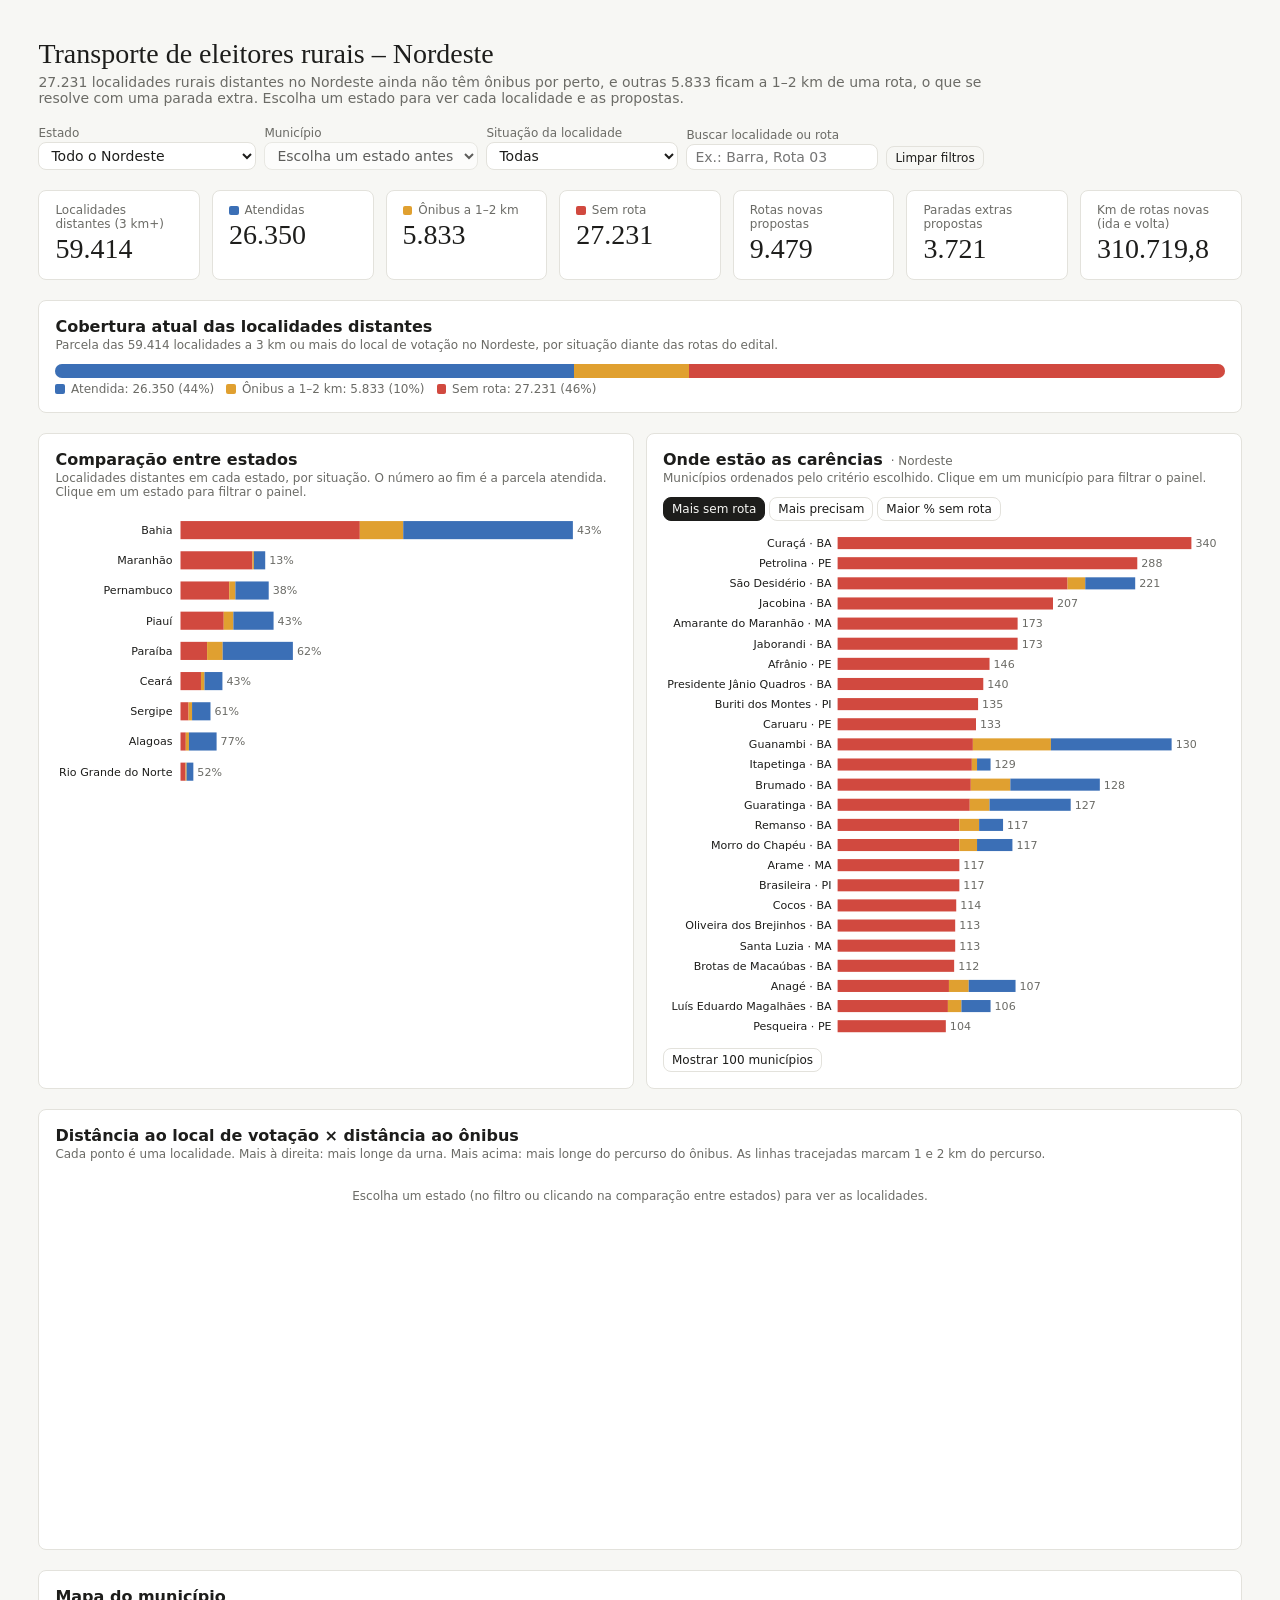
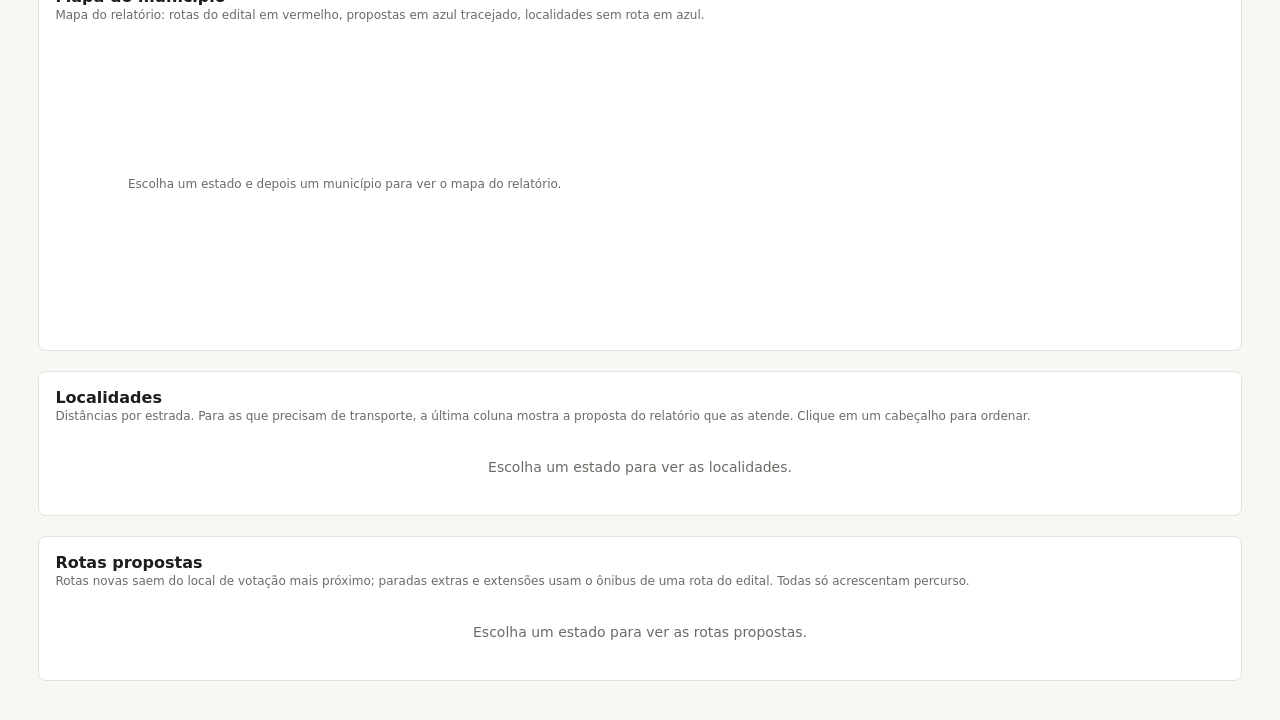
==== painel/index.html @ dee3949b "Painel e dados do transporte de eleitores rurais no Nordeste Painel interativo (GitHub Pages), plani" ====
<!doctype html>
<html lang="pt-BR">
<head>
<meta charset="utf-8">
<meta name="viewport" content="width=device-width, initial-scale=1">
<title>Transporte de eleitores rurais – Nordeste</title>
<link rel="stylesheet" href="lib/tema.css">
<script src="lib/d3.v7.min.js"></script>
<script src="lib/dash-local.js"></script>
<script src="dados/municipios.js"></script>
</head>
<body>
<div id="dash-root">
<style>
.tr-page { font-family: var(--font-anthropic-sans); display: flex; flex-direction: column; gap: var(--cds-gap-lg); }
.tr-page b, .tr-page strong { font-weight: 600; }
.tr-head h1 { font-family: var(--font-anthropic-serif); font-weight: 400; font-size: var(--cds-font-size-title); margin: 0 0 var(--cds-gap-xs); }
.tr-take { margin: 0; color: var(--color-fg-muted); font-size: var(--cds-font-size-body); max-width: 60rem; }
.tr-controls { display: flex; flex-wrap: wrap; gap: var(--cds-gap-sm); align-items: end; }
.tr-controls label { display: flex; flex-direction: column; gap: 2px; font-size: var(--cds-font-size-caption); color: var(--color-fg-muted); }
.tr-controls select, .tr-controls input { font: inherit; font-size: var(--cds-font-size-body); color: var(--color-fg); background: var(--color-panel); border: 1px solid var(--color-border-line); border-radius: var(--cds-radius); padding: var(--cds-pad-xs) var(--cds-pad-sm); min-width: 12rem; }
.tr-btn { font: inherit; font-size: var(--cds-font-size-caption); color: var(--color-fg); background: transparent; border: 1px solid var(--color-border-line); border-radius: var(--cds-radius); padding: var(--cds-pad-xs) var(--cds-pad-sm); cursor: pointer; }
.tr-btn:hover { background: var(--color-panel); }
.tr-kpis { display: grid; grid-template-columns: repeat(auto-fit, minmax(min(100%, 9.5rem), 1fr)); gap: var(--cds-gap-md); }
.tr-kpi { background: var(--color-panel); border: 1px solid var(--color-border-line); border-radius: var(--cds-radius); padding: var(--cds-pad-md) var(--cds-pad-lg); }
.tr-kpi .lbl { font-size: var(--cds-font-size-caption); color: var(--color-fg-muted); display: flex; align-items: center; gap: 6px; }
.tr-kpi .val { font-family: var(--font-anthropic-serif); font-size: var(--cds-font-size-title); font-variant-numeric: tabular-nums; margin-top: 2px; min-height: 1.2em; }
.tr-sw { width: .6rem; height: .6rem; border-radius: 2px; display: inline-block; flex: none; }
.tr-grid { display: grid; grid-template-columns: repeat(auto-fit, minmax(min(100%, 26rem), 1fr)); gap: var(--cds-gap-md); }
.tr-card { background: var(--color-panel); border: 1px solid var(--color-border-line); border-radius: var(--cds-radius); padding: var(--cds-pad-lg); min-width: 0; }
.tr-card h2 { font-size: var(--cds-font-size-heading); font-weight: var(--cds-font-weight-medium); margin: 0; }
.tr-note { font-size: var(--cds-font-size-caption); color: var(--color-fg-muted); margin: 2px 0 var(--cds-gap-md); }
.tr-cover { display: flex; height: 14px; border-radius: 7px; overflow: hidden; background: var(--color-border-line); }
.tr-cover div { height: 100%; }
.tr-cover-leg { display: flex; flex-wrap: wrap; gap: var(--cds-gap-md); margin-top: var(--cds-gap-xs); font-size: var(--cds-font-size-caption); color: var(--color-fg-muted); }
.tr-cover-leg span { display: inline-flex; align-items: center; gap: 6px; font-variant-numeric: tabular-nums; }
.tr-rank { position: relative; min-height: 120px; }
.tr-rank svg { display: block; }
.tr-rank .row { cursor: pointer; }
.tr-rank .row:hover .bg { fill: var(--color-border-line); }
.tr-rank .row.sel .bg { fill: var(--color-border-line); }
.tr-chart { position: relative; min-height: 360px; }
.tr-tip { position: absolute; pointer-events: none; background: var(--cds-surface-popover); border: 1px solid var(--cds-border); border-radius: var(--cds-radius); box-shadow: var(--cds-shadow-popover); padding: var(--cds-pad-xs) var(--cds-pad-sm); font-size: var(--cds-font-size-caption); max-width: 16rem; z-index: 2; }
.tr-tip .t1 { color: var(--cds-text-secondary); }
.tr-map { min-height: 300px; display: flex; align-items: center; justify-content: center; }
.tr-map img { width: 100%; height: auto; border-radius: var(--cds-radius); border: 1px solid var(--color-border-line); background: #fff; }
.tr-empty { color: var(--color-fg-muted); font-size: var(--cds-font-size-caption); text-align: center; padding: var(--cds-pad-lg); }
.tr-info { display: grid; grid-template-columns: max-content 1fr; gap: 4px var(--cds-gap-md); font-size: var(--cds-font-size-caption); margin-top: var(--cds-gap-md); }
.tr-info dt { color: var(--color-fg-muted); }
.tr-info dd { margin: 0; }
.tr-info a { color: inherit; }
.tr-tablebox { max-height: 520px; overflow: auto; border-top: 1px solid var(--color-border-line); }
.tr-table { width: 100%; border-collapse: collapse; font-size: var(--cds-font-size-caption); font-variant-numeric: tabular-nums; }
.tr-table th { position: sticky; top: 0; background: var(--color-panel); text-align: left; font-weight: var(--cds-font-weight-medium); color: var(--color-fg-muted); padding: 6px 8px; border-bottom: 1px solid var(--color-border-line); cursor: pointer; white-space: nowrap; z-index: 1; }
.tr-table th.num, .tr-table td.num { text-align: right; }
.tr-table td { padding: 6px 8px; border-bottom: 1px solid var(--color-border-line); vertical-align: top; }
.tr-table tr.click { cursor: pointer; }
.tr-table tr.click:hover td { background: var(--color-bg); }
.tr-pill { display: inline-flex; align-items: center; gap: 5px; white-space: nowrap; }
.tr-tablehead { display: flex; flex-wrap: wrap; justify-content: space-between; align-items: baseline; gap: var(--cds-gap-sm); }
.tr-count { font-size: var(--cds-font-size-caption); color: var(--color-fg-muted); }
.tr-tabs { display: flex; gap: var(--cds-gap-xs); flex-wrap: wrap; }
.tr-tabs button[aria-pressed="true"] { background: var(--color-fg); color: var(--color-bg); border-color: var(--color-fg); }
[data-dash-source-state=refreshing] { opacity: .5; transition: opacity var(--cds-dur-slow); }
[data-dash-source-state=empty] { color: transparent; }
@media (max-width: 640px) { .tr-hide-sm { display: none; } }
</style>


<style>
.tr-uf { cursor: pointer; }
.tr-uf:hover .bg, .tr-uf.sel .bg { fill: var(--color-border-line); }
.tr-prompt { color: var(--color-fg-muted); font-size: var(--cds-font-size-body); text-align: center; padding: var(--cds-pad-xl) var(--cds-pad-lg); }
.tr-prompt button { margin-top: var(--cds-gap-sm); }
.tr-scope { font-size: var(--cds-font-size-caption); color: var(--color-fg-muted); margin-left: var(--cds-gap-xs); font-weight: 400; }
</style>

<div class="tr-page">
  <header class="tr-head" id="topo">
    <h1>Transporte de eleitores rurais – Nordeste</h1>
    <p class="tr-take" id="takeaway">
      <span data-source="resumo" data-field="sem_rota" data-where="chave=NE%7C*" class="dash-skeleton">—</span> localidades rurais distantes
      <span id="take-scope">no Nordeste</span> ainda não têm ônibus por perto, e outras
      <span data-source="resumo" data-field="perto" data-where="chave=NE%7C*" class="dash-skeleton">—</span>
      ficam a 1–2 km de uma rota, o que se resolve com uma parada extra.
      <span id="take-hint">Escolha um estado para ver cada localidade e as propostas.</span>
    </p>
  </header>

  <div class="tr-controls" id="filtros">
    <label>Estado
      <select id="f-uf" aria-label="Estado">
        <option value="">Todo o Nordeste</option>
      </select>
    </label>
    <label>Município
      <select id="f-mun" aria-label="Município" data-source="municipios"></select>
    </label>
    <label>Situação da localidade
      <select id="f-sit" aria-label="Situação">
        <option value="">Todas</option>
        <option value="Sem rota">Sem rota</option>
        <option value="Ônibus a 1–2 km">Ônibus a 1–2 km</option>
        <option value="Atendida">Atendida</option>
      </select>
    </label>
    <label>Buscar localidade ou rota
      <input id="f-q" type="search" placeholder="Ex.: Barra, Rota 03" aria-label="Buscar">
    </label>
    <button class="tr-btn" id="f-reset" type="button">Limpar filtros</button>
  </div>

  <section class="tr-kpis" id="indicadores">
    <div class="tr-kpi"><div class="lbl">Localidades distantes (3 km+)</div><div class="val dash-skeleton" id="k-total" data-source="resumo" data-field="analisadas" data-where="chave=NE%7C*">—</div></div>
    <div class="tr-kpi"><div class="lbl"><i class="tr-sw sw-ok"></i>Atendidas</div><div class="val dash-skeleton" id="k-at" data-source="resumo" data-field="atendidas" data-where="chave=NE%7C*">—</div></div>
    <div class="tr-kpi"><div class="lbl"><i class="tr-sw sw-perto"></i>Ônibus a 1–2 km</div><div class="val dash-skeleton" id="k-perto" data-source="resumo" data-field="perto" data-where="chave=NE%7C*">—</div></div>
    <div class="tr-kpi"><div class="lbl"><i class="tr-sw sw-sem"></i>Sem rota</div><div class="val dash-skeleton" id="k-sem" data-source="resumo" data-field="sem_rota" data-where="chave=NE%7C*">—</div></div>
    <div class="tr-kpi"><div class="lbl">Rotas novas propostas</div><div class="val dash-skeleton" id="k-rn" data-source="resumo" data-field="rotas_novas" data-where="chave=NE%7C*">—</div></div>
    <div class="tr-kpi"><div class="lbl">Paradas extras propostas</div><div class="val dash-skeleton" id="k-pe" data-source="resumo" data-field="paradas_extras" data-where="chave=NE%7C*">—</div></div>
    <div class="tr-kpi"><div class="lbl">Km de rotas novas (ida e volta)</div><div class="val dash-skeleton" id="k-km" data-source="resumo" data-field="km_rotas_novas" data-where="chave=NE%7C*">—</div></div>
  </section>

  <section class="tr-card" id="cobertura">
    <h2>Cobertura atual das localidades distantes</h2>
    <p class="tr-note" id="cov-note">Parcela das localidades a 3 km ou mais do local de votação, por situação diante das rotas do edital.</p>
    <div class="tr-cover dash-skeleton" id="cov-bar" data-source="resumo"></div>
    <div class="tr-cover-leg" id="cov-leg" data-source="resumo"></div>
  </section>

  <div class="tr-grid">
    <section class="tr-card" id="estados">
      <h2>Comparação entre estados</h2>
      <p class="tr-note">Localidades distantes em cada estado, por situação. O número ao fim é a parcela atendida. Clique em um estado para filtrar o painel.</p>
      <div class="tr-rank dash-skeleton" id="uf-box" data-source="resumo"></div>
    </section>

    <section class="tr-card" id="ranking">
      <h2>Onde estão as carências<span class="tr-scope" id="rank-scope"></span></h2>
      <p class="tr-note">Municípios ordenados pelo critério escolhido. Clique em um município para filtrar o painel.</p>
      <div class="tr-tabs" id="rank-sort" style="margin-bottom: var(--cds-gap-sm)">
        <button class="tr-btn" type="button" data-k="sem_rota" aria-pressed="true">Mais sem rota</button>
        <button class="tr-btn" type="button" data-k="precisam">Mais precisam</button>
        <button class="tr-btn" type="button" data-k="pct_sem">Maior % sem rota</button>
      </div>
      <div class="tr-rank dash-skeleton" id="rank-box" data-source="resumo"></div>
      <button class="tr-btn" type="button" id="rank-more" style="margin-top: var(--cds-gap-sm)">Mostrar mais</button>
    </section>
  </div>

  <section class="tr-card" id="dispersao">
    <h2>Distância ao local de votação × distância ao ônibus<span class="tr-scope" id="sc-scope"></span></h2>
    <p class="tr-note" id="sc-note">Cada ponto é uma localidade. Mais à direita: mais longe da urna. Mais acima: mais longe do percurso do ônibus. As linhas tracejadas marcam 1 e 2 km do percurso.</p>
    <div class="tr-chart" id="sc-box"></div>
  </section>

  <section class="tr-card" id="municipio">
    <h2 id="mun-title">Mapa do município</h2>
    <p class="tr-note" id="mun-note">Mapa do relatório: rotas do edital em vermelho, propostas em azul tracejado, localidades sem rota em azul.</p>
    <div class="tr-grid">
      <div class="tr-map" id="map-box"><div class="tr-empty">Escolha um município no filtro ou no ranking para ver o mapa e os detalhes.</div></div>
      <div id="mun-info"></div>
    </div>
  </section>

  <section class="tr-card" id="localidades">
    <div class="tr-tablehead"><h2>Localidades<span class="tr-scope" id="loc-scope"></span></h2><span class="tr-count" id="loc-count"></span></div>
    <p class="tr-note">Distâncias por estrada. Para as que precisam de transporte, a última coluna mostra a proposta do relatório que as atende. Clique em um cabeçalho para ordenar.</p>
    <div class="tr-prompt" id="loc-prompt">Escolha um estado para ver as localidades.</div>
    <div class="tr-tablebox" id="loc-wrap" hidden>
      <table class="tr-table" id="loc-table" data-row-key="id">
        <thead><tr>
          <th data-field="municipio" data-k="municipio">Município</th>
          <th data-field="localidade" data-k="localidade">Localidade</th>
          <th data-field="situacao" data-k="situacao">Situação</th>
          <th data-field="km_local_votacao" data-k="km_local_votacao" class="num">Km até a urna</th>
          <th data-field="rota_mais_proxima" data-k="rota_mais_proxima" class="tr-hide-sm">Rota mais próxima</th>
          <th data-field="km_ate_rota" data-k="km_ate_rota" class="num">Km até o ônibus</th>
          <th data-field="solucao_proposta" data-k="solucao_proposta" class="tr-hide-sm">Solução proposta</th>
        </tr></thead>
        <tbody></tbody>
      </table>
    </div>
  </section>

  <section class="tr-card" id="propostas">
    <div class="tr-tablehead"><h2>Rotas propostas<span class="tr-scope" id="prop-scope"></span></h2><span class="tr-count" id="prop-count"></span></div>
    <p class="tr-note">Rotas novas saem do local de votação mais próximo; paradas extras e extensões usam o ônibus de uma rota do edital. Todas só acrescentam percurso.</p>
    <div class="tr-prompt" id="prop-prompt">Escolha um estado para ver as rotas propostas.</div>
    <div class="tr-tablebox" id="prop-wrap" hidden>
      <table class="tr-table" id="prop-table" data-row-key="id">
        <thead><tr>
          <th data-field="municipio" data-k="municipio">Município</th>
          <th data-field="tipo" data-k="tipo">Tipo</th>
          <th data-field="proposta" data-k="proposta">Proposta</th>
          <th data-field="percurso" data-k="percurso" class="tr-hide-sm">Percurso</th>
          <th data-field="n_localidades" data-k="n_localidades" class="num">Localidades</th>
          <th data-field="extensao_km" data-k="extensao_km" class="num">Km</th>
          <th data-field="tempo" data-k="tempo" class="tr-hide-sm">Tempo</th>
        </tr></thead>
        <tbody></tbody>
      </table>
    </div>
  </section>
</div>

<script>
dash.calc('resumo', {
  title: 'Resumo por município, estado e Nordeste',
  description: 'Soma as contagens de localidades e propostas dos municípios, por estado (chave "UF|*") e para todo o Nordeste ("NE|*").',
  inputs: ['municipios'],
  fn: (municipios) => {
    const campos = ['analisadas', 'atendidas', 'perto', 'sem_rota', 'rotas_novas', 'paradas_extras', 'extensoes', 'km_rotas_novas'];
    const acc = new Map();
    const get = (chave, uf, nome) => {
      if (!acc.has(chave)) acc.set(chave, Object.assign({ chave, uf, nome }, Object.fromEntries(campos.map((c) => [c, 0]))));
      return acc.get(chave);
    };
    for (const m of municipios) {
      if (m.fora_do_levantamento) continue;
      for (const r of [get(m.chave, m.uf, m.nome), get(m.uf + '|*', m.uf, m.estado), get('NE|*', 'NE', 'Nordeste')]) {
        for (const c of campos) r[c] += Number(m[c]) || 0;
      }
    }
    return [...acc.values()].map((r) => Object.assign(r, {
      km_rotas_novas: Math.round(r.km_rotas_novas * 10) / 10,
      precisam: r.perto + r.sem_rota,
      pct_sem: r.analisadas ? r.sem_rota / r.analisadas : 0,
      pct_atendidas: r.analisadas ? r.atendidas / r.analisadas : 0,
    }));
  },
});

window.TR = (() => {
  const loc = d3.formatLocale({ decimal: ',', thousands: '.', grouping: [3], currency: ['R$', ''] });
  const fmt = { int: loc.format(','), km: loc.format(',.1f'), pct: loc.format('.0%'), pct1: loc.format('.1%') };
  const COL = { 'Atendida': dash.colors[0], 'Ônibus a 1–2 km': dash.colors[2], 'Sem rota': 'var(--cds-chart-status-critical)' };
  const UFS = [['CE', 'Ceará'], ['RN', 'Rio Grande do Norte'], ['PB', 'Paraíba'], ['PE', 'Pernambuco'], ['AL', 'Alagoas'], ['SE', 'Sergipe'], ['BA', 'Bahia'], ['PI', 'Piauí'], ['MA', 'Maranhão']];
  const NOME_UF = Object.fromEntries(UFS);
  const escopo = (p) => p.uf && p.mun ? p.uf + '|' + p.mun : p.uf ? p.uf + '|*' : 'NE|*';
  const enc = (s) => encodeURIComponent(s);
  const filtroLoc = (p) => {
    const q = (p.q || '').toLowerCase();
    return (l) => (!p.mun || l.municipio === p.mun) && (!p.sit || l.situacao === p.sit) &&
      (!q || (l.localidade + ' ' + (l.rota_mais_proxima || '') + ' ' + (l.solucao_proposta || '')).toLowerCase().includes(q));
  };
  const empty = (t) => Object.assign(document.createElement('div'), { className: 'tr-empty', textContent: t });
  const measure = (svg, texts) => {
    const t = svg.append('text').attr('visibility', 'hidden');
    let w = 0;
    for (const s of texts) { t.text(s); w = Math.max(w, t.node().getComputedTextLength()); }
    t.remove();
    return w;
  };
  return { fmt, COL, UFS, NOME_UF, escopo, enc, filtroLoc, empty, measure };
})();
</script>

<script>
(() => {
  const { fmt, COL, UFS, NOME_UF, escopo, enc } = window.TR;
  const $ = (id) => document.getElementById(id);
  document.querySelector('.sw-ok').style.background = COL['Atendida'];
  document.querySelector('.sw-perto').style.background = COL['Ônibus a 1–2 km'];
  document.querySelector('.sw-sem').style.background = COL['Sem rota'];

  const fUf = $('f-uf'), fMun = $('f-mun'), fSit = $('f-sit'), fQ = $('f-q');
  fUf.append(...UFS.map(([u, n]) => new Option(n + ' (' + u + ')', u)));
  fUf.addEventListener('change', () => dash.setParams({ uf: fUf.value || null, mun: null }));
  fMun.addEventListener('change', () => dash.setParams({ mun: fMun.value || null }));
  fSit.addEventListener('change', () => dash.setParams({ sit: fSit.value || null }));
  let qTimer;
  fQ.addEventListener('input', () => { clearTimeout(qTimer); qTimer = setTimeout(() => dash.setParams({ q: fQ.value.trim() || null }), 250); });
  $('f-reset').addEventListener('click', () => { dash.resetParams(); dash.setParams({ uf: null, mun: null, sit: null, q: null }); fQ.value = ''; });

  const kpis = [['k-total', 'analisadas'], ['k-at', 'atendidas'], ['k-perto', 'perto'], ['k-sem', 'sem_rota'], ['k-rn', 'rotas_novas'], ['k-pe', 'paradas_extras'], ['k-km', 'km_rotas_novas']];
  let munKey = '';

  dash.onData(() => {
    const p = dash.params();
    const scope = escopo(p);
    fUf.value = p.uf || '';
    const M = dash.data('municipios');
    if (M.status === 'ok') {
      const key = (p.uf || '') + M.data.length;
      if (munKey !== key) {
        const names = p.uf ? M.data.filter((m) => m.uf === p.uf && !m.fora_do_levantamento).map((m) => m.nome).sort((a, b) => a.localeCompare(b, 'pt')) : [];
        fMun.replaceChildren(new Option(p.uf ? 'Todos os municípios' : 'Escolha um estado antes', ''), ...names.map((n) => new Option(n, n)));
        munKey = key;
      }
    }
    fMun.disabled = !p.uf;
    fMun.value = p.mun || '';
    fSit.value = p.sit || '';
    if (document.activeElement !== fQ) fQ.value = p.q || '';

    const R = dash.data('resumo');
    const row = R.status === 'ok' ? R.data.find((r) => r.chave === scope) : null;
    for (const [id, f] of kpis) {
      const el = $(id);
      el.dataset.where = 'chave=' + enc(scope);
      if (row) { el.classList.remove('dash-skeleton'); el.textContent = f === 'km_rotas_novas' ? fmt.km(row[f]) : fmt.int(row[f]); }
      else if (R.status !== 'loading') el.classList.remove('dash-skeleton');
    }
    document.querySelectorAll('#takeaway [data-source="resumo"]').forEach((el) => {
      el.dataset.where = 'chave=' + enc(scope);
      if (row) { el.classList.remove('dash-skeleton'); el.textContent = fmt.int(row[el.dataset.field]); }
    });
    $('take-scope').textContent = p.mun ? 'em ' + p.mun + ' (' + p.uf + ')' : p.uf ? 'em ' + NOME_UF[p.uf] : 'no Nordeste';
    $('take-hint').textContent = p.mun ? 'Veja o mapa, cada localidade e as propostas abaixo.' : p.uf ? 'Escolha um município para ver o mapa do relatório.' : 'Escolha um estado para ver cada localidade e as propostas.';

    const bar = $('cov-bar'), leg = $('cov-leg');
    if (row) {
      bar.classList.remove('dash-skeleton');
      const parts = [['Atendida', row.atendidas], ['Ônibus a 1–2 km', row.perto], ['Sem rota', row.sem_rota]];
      const tot = row.analisadas || 1;
      bar.replaceChildren(...parts.map(([k, v]) => { const d = document.createElement('div'); d.style.width = (v / tot * 100) + '%'; d.style.background = COL[k]; return d; }));
      leg.replaceChildren(...parts.map(([k, v]) => {
        const s = document.createElement('span');
        const sw = document.createElement('i'); sw.className = 'tr-sw'; sw.style.background = COL[k];
        s.append(sw, `${k}: ${fmt.int(v)} (${fmt.pct(row.analisadas ? v / row.analisadas : 0)})`);
        return s;
      }));
      const onde = p.mun ? ' em ' + p.mun : p.uf ? ' em ' + NOME_UF[p.uf] : ' no Nordeste';
      $('cov-note').textContent = `Parcela das ${fmt.int(row.analisadas)} localidades a 3 km ou mais do local de votação${onde}, por situação diante das rotas do edital.`;
    } else if (R.status !== 'loading') { bar.classList.remove('dash-skeleton'); bar.replaceChildren(); leg.replaceChildren(); }
  });
})();
</script>

<script>
(() => {
  const { fmt, COL, NOME_UF, measure } = window.TR;
  const box = document.getElementById('uf-box');
  const tip = document.createElement('div'); tip.className = 'tr-tip'; tip.hidden = true;
  dash.onData(() => {
    const R = dash.data('resumo');
    if (R.status !== 'ok') { if (R.status !== 'loading') { box.classList.remove('dash-skeleton'); box.replaceChildren(); } return; }
    box.classList.remove('dash-skeleton');
    const sel = dash.params().uf;
    const rows = R.data.filter((r) => /^[A-Z]{2}\|\*$/.test(r.chave) && r.uf !== 'NE').sort((a, b) => d3.descending(a.sem_rota, b.sem_rota));
    const W = Math.max(280, box.clientWidth - 4), rowH = 30, top = 4;
    const svg = d3.create('svg').attr('width', '100%').attr('font-family', 'var(--font-anthropic-sans)').attr('font-size', 11);
    document.body.appendChild(svg.node());
    const labW = measure(svg, rows.map((r) => r.nome)) + 12;
    const numW = measure(svg, ['100%']) + 12;
    svg.node().remove();
    svg.attr('viewBox', `0 0 ${W} ${rows.length * rowH + top + 4}`);
    const x = d3.scaleLinear([0, d3.max(rows, (r) => r.analisadas) || 1], [labW, W - numW]);
    const g = svg.selectAll('g').data(rows).join('g').attr('class', (d) => 'tr-uf' + (d.uf === sel ? ' sel' : '')).attr('transform', (d, i) => `translate(0,${top + i * rowH})`);
    g.append('rect').attr('class', 'bg').attr('width', W).attr('height', rowH).attr('rx', 4).style('fill', 'transparent');
    g.append('text').attr('x', labW - 8).attr('y', rowH / 2).attr('dy', '0.35em').attr('text-anchor', 'end').style('fill', 'var(--color-fg)').style('font-weight', (d) => d.uf === sel ? 600 : 400).text((d) => d.nome);
    g.each(function (d) {
      let x0 = 0;
      for (const [k, v] of [['Sem rota', d.sem_rota], ['Ônibus a 1–2 km', d.perto], ['Atendida', d.atendidas]]) {
        d3.select(this).append('rect').attr('x', x(x0)).attr('y', 6).attr('height', rowH - 12).attr('width', Math.max(0, x(x0 + v) - x(x0))).style('fill', COL[k]);
        x0 += v;
      }
      d3.select(this).append('text').attr('x', x(x0) + 4).attr('y', rowH / 2).attr('dy', '0.35em').style('fill', 'var(--color-fg-muted)').style('font-variant-numeric', 'tabular-nums').text(fmt.pct(d.pct_atendidas));
    });
    g.on('click', (e, d) => dash.setParams({ uf: d.uf === sel ? null : d.uf, mun: null }))
      .on('mousemove', (e, d) => {
        tip.replaceChildren();
        const t1 = document.createElement('div'); t1.className = 't1'; t1.textContent = d.nome; tip.append(t1);
        for (const [k, v] of [['Sem rota', d.sem_rota], ['Ônibus a 1–2 km', d.perto], ['Atendida', d.atendidas]]) {
          const l = document.createElement('div'); const sw = document.createElement('i'); sw.className = 'tr-sw'; sw.style.background = COL[k]; sw.style.marginRight = '6px';
          l.append(sw, `${k}: ${fmt.int(v)}`); tip.append(l);
        }
        const l = document.createElement('div'); l.textContent = `Propostas: ${fmt.int(d.rotas_novas)} rotas novas, ${fmt.int(d.paradas_extras)} paradas extras`; tip.append(l);
        const rb = box.getBoundingClientRect();
        tip.hidden = false;
        tip.style.left = Math.max(0, Math.min(e.clientX - rb.left + 12, box.clientWidth - 230)) + 'px';
        tip.style.top = (e.clientY - rb.top + 12) + 'px';
      })
      .on('mouseleave', () => { tip.hidden = true; });
    box.replaceChildren(svg.node(), tip);
  });
})();
</script>

<script>
(() => {
  const { fmt, COL, NOME_UF, measure } = window.TR;
  const box = document.getElementById('rank-box');
  const more = document.getElementById('rank-more');
  const scopeEl = document.getElementById('rank-scope');
  let sortKey = 'sem_rota', limit = 25;
  document.getElementById('rank-sort').addEventListener('click', (e) => {
    const b = e.target.closest('button[data-k]'); if (!b) return;
    sortKey = b.dataset.k;
    document.querySelectorAll('#rank-sort button').forEach((x) => x.setAttribute('aria-pressed', x === b ? 'true' : 'false'));
    draw();
  });
  more.addEventListener('click', () => { limit = limit >= 100000 ? 25 : (limit === 25 ? 100 : 100000); draw(); });
  const tip = document.createElement('div'); tip.className = 'tr-tip'; tip.hidden = true;

  function draw() {
    const R = dash.data('resumo');
    if (R.status !== 'ok') { if (R.status !== 'loading') { box.classList.remove('dash-skeleton'); box.replaceChildren(); } return; }
    box.classList.remove('dash-skeleton');
    const p = dash.params();
    const all = R.data.filter((r) => !r.chave.endsWith('|*') && r.analisadas > 0 && (!p.uf || r.uf === p.uf))
      .sort((a, b) => d3.descending(a[sortKey], b[sortKey]) || d3.descending(a.precisam, b.precisam) || a.nome.localeCompare(b.nome, 'pt'));
    let rows = all.slice(0, limit);
    if (p.mun && !rows.some((r) => r.nome === p.mun && r.uf === p.uf)) { const s = all.find((r) => r.nome === p.mun && r.uf === p.uf); if (s) rows = rows.concat([s]); }
    scopeEl.textContent = p.uf ? ' · ' + NOME_UF[p.uf] : ' · Nordeste';
    more.hidden = all.length <= 25;
    more.textContent = limit >= all.length ? 'Mostrar só os 25 primeiros' : `Mostrar ${limit === 25 ? Math.min(100, all.length) : 'todos os ' + fmt.int(all.length)} municípios`;
    const lab = (d) => p.uf ? d.nome : d.nome + ' · ' + d.uf;
    const pctMode = sortKey === 'pct_sem';
    const W = Math.max(280, box.clientWidth - 4), rowH = 20, top = 4;
    const svg = d3.create('svg').attr('width', '100%').attr('font-family', 'var(--font-anthropic-sans)').attr('font-size', 11);
    document.body.appendChild(svg.node());
    const cap = W * 0.42;
    const t = svg.append('text').attr('visibility', 'hidden');
    const labels = new Map(); let labW = 0;
    for (const r of rows) {
      let s = lab(r); t.text(s);
      while (t.node().getComputedTextLength() > cap - 10 && s.length > 4) { s = s.slice(0, -2); t.text(s + '…'); }
      labels.set(r.chave, t.text()); labW = Math.max(labW, t.node().getComputedTextLength());
    }
    t.remove();
    const numW = measure(svg, rows.map((r) => pctMode ? fmt.pct(r.pct_sem) : fmt.int(r[sortKey]))) + 12;
    svg.node().remove();
    labW += 10;
    svg.attr('viewBox', `0 0 ${W} ${rows.length * rowH + top + 4}`);
    const xmax = pctMode ? 1 : d3.max(rows, (r) => r.analisadas) || 1;
    const x = d3.scaleLinear([0, xmax], [labW, W - numW]);
    const isSel = (d) => p.mun && d.nome === p.mun && d.uf === p.uf;
    const g = svg.selectAll('g').data(rows).join('g').attr('class', (d) => 'row' + (isSel(d) ? ' sel' : '')).attr('transform', (d, i) => `translate(0,${top + i * rowH})`);
    g.append('rect').attr('class', 'bg').attr('width', W).attr('height', rowH).attr('rx', 4).style('fill', 'transparent');
    g.append('text').attr('x', labW - 6).attr('y', rowH / 2).attr('dy', '0.35em').attr('text-anchor', 'end').style('fill', 'var(--color-fg)').style('font-weight', (d) => isSel(d) ? 600 : 400).text((d) => labels.get(d.chave));
    g.each(function (d) {
      const parts = pctMode
        ? [['Sem rota', d.sem_rota / d.analisadas], ['Ônibus a 1–2 km', d.perto / d.analisadas], ['Atendida', d.atendidas / d.analisadas]]
        : [['Sem rota', d.sem_rota], ['Ônibus a 1–2 km', d.perto], ['Atendida', d.atendidas]];
      let x0 = 0;
      for (const [k, v] of parts) {
        d3.select(this).append('rect').attr('x', x(x0)).attr('y', 4).attr('height', rowH - 8).attr('width', Math.max(0, x(x0 + v) - x(x0))).style('fill', COL[k]);
        x0 += v;
      }
      d3.select(this).append('text').attr('x', x(x0) + 4).attr('y', rowH / 2).attr('dy', '0.35em').style('fill', 'var(--color-fg-muted)').style('font-variant-numeric', 'tabular-nums')
        .text(pctMode ? fmt.pct(d.pct_sem) : fmt.int(d[sortKey]));
    });
    g.on('click', (e, d) => dash.setParams(isSel(d) ? { mun: null } : { uf: d.uf, mun: d.nome }))
      .on('mousemove', (e, d) => {
        tip.replaceChildren();
        const t1 = document.createElement('div'); t1.className = 't1'; t1.textContent = d.nome + ' (' + d.uf + ')'; tip.append(t1);
        for (const [k, v] of [['Sem rota', d.sem_rota], ['Ônibus a 1–2 km', d.perto], ['Atendida', d.atendidas]]) {
          const l = document.createElement('div'); const sw = document.createElement('i'); sw.className = 'tr-sw'; sw.style.background = COL[k]; sw.style.marginRight = '6px';
          l.append(sw, `${k}: ${fmt.int(v)}`); tip.append(l);
        }
        const l = document.createElement('div'); l.textContent = `Propostas: ${fmt.int(d.rotas_novas)} rotas novas, ${fmt.int(d.paradas_extras)} paradas extras`; tip.append(l);
        const rb = box.getBoundingClientRect();
        tip.hidden = false;
        tip.style.left = Math.max(0, Math.min(e.clientX - rb.left + 12, box.clientWidth - 230)) + 'px';
        tip.style.top = (e.clientY - rb.top + 12) + 'px';
      })
      .on('mouseleave', () => { tip.hidden = true; });
    box.replaceChildren(svg.node(), tip);
  }
  dash.onData(draw);
})();
</script>

<script>
(() => {
  const { fmt, COL, NOME_UF, filtroLoc, empty } = window.TR;
  const box = document.getElementById('sc-box');
  const note = document.getElementById('sc-note');
  const scopeEl = document.getElementById('sc-scope');
  const base = 'Cada ponto é uma localidade. Mais à direita: mais longe da urna. Mais acima: mais longe do percurso do ônibus. As linhas tracejadas marcam 1 e 2 km do percurso.';
  function draw() {
    const p = dash.params();
    if (!p.uf) {
      box.removeAttribute('data-source'); box.classList.remove('dash-skeleton');
      scopeEl.textContent = '';
      note.textContent = base;
      box.replaceChildren(empty('Escolha um estado (no filtro ou clicando na comparação entre estados) para ver as localidades.'));
      return;
    }
    const id = 'loc_' + p.uf;
    box.setAttribute('data-source', id);
    scopeEl.textContent = ' · ' + (p.mun ? p.mun + ' (' + p.uf + ')' : NOME_UF[p.uf]);
    const L = dash.data(id);
    if (L.status !== 'ok') {
      if (L.status === 'loading') { box.replaceChildren(); box.classList.add('dash-skeleton'); }
      else { box.classList.remove('dash-skeleton'); box.replaceChildren(empty('As localidades não carregaram.')); }
      return;
    }
    box.classList.remove('dash-skeleton');
    const rows = L.data.filter(filtroLoc(p));
    const semMedida = rows.filter((l) => l.km_ate_rota == null).length;
    const pts = rows.filter((l) => l.km_ate_rota != null && l.km_local_votacao != null);
    const extra = semMedida ? ` ${fmt.int(semMedida)} localidades não aparecem porque o relatório não mede a distância até um percurso (sem rotas no DJE, transporte dispensado ou rota não traçada); todas contam como sem rota.` : '';
    if (!pts.length) {
      note.textContent = base;
      box.replaceChildren(empty(semMedida ? `O relatório não mede a distância até o ônibus para as ${fmt.int(semMedida)} localidades deste filtro (sem rotas no DJE, transporte dispensado ou rota não traçada); todas contam como sem rota.` : 'Nenhuma localidade com esses filtros.'));
      return;
    }
    const W = Math.max(300, box.clientWidth), H = 380;
    const m = { t: 22, r: 24, b: 36, l: 44 };
    const svg = d3.create('svg').attr('width', '100%').attr('viewBox', `0 0 ${W} ${H}`).attr('font-family', 'var(--font-anthropic-sans)').attr('font-size', 11);
    const x = d3.scaleLinear([0, Math.max(5, d3.max(pts, (d) => d.km_local_votacao)) * 1.03], [m.l, W - m.r]).nice();
    const y = d3.scaleLinear([0, Math.max(3, d3.max(pts, (d) => d.km_ate_rota)) * 1.05], [H - m.b, m.t]).nice();
    const nx = Math.max(2, Math.min(8, Math.floor((W - m.l - m.r) / 60)));
    const gx = svg.append('g').attr('transform', `translate(0,${H - m.b})`).call(d3.axisBottom(x).ticks(nx).tickFormat(fmt.km).tickSizeOuter(0)).attr('font-size', null).attr('font-family', null);
    const gy = svg.append('g').attr('transform', `translate(${m.l},0)`).call(d3.axisLeft(y).ticks(6).tickFormat(fmt.km).tickSize(-(W - m.l - m.r))).attr('font-size', null).attr('font-family', null);
    gy.select('.domain').remove();
    gy.selectAll('.tick line').style('stroke', 'var(--cds-chart-grid)');
    gx.select('.domain').style('stroke', 'var(--cds-chart-axis)');
    gx.selectAll('.tick line').style('stroke', 'var(--cds-chart-axis)');
    svg.selectAll('.tick text').style('fill', 'var(--color-fg-muted)');
    for (const v of [1, 2]) svg.append('line').attr('x1', m.l).attr('x2', W - m.r).attr('y1', y(v)).attr('y2', y(v)).style('stroke', 'var(--cds-chart-reference)').attr('stroke-dasharray', '4 3');
    svg.append('text').attr('x', W - m.r).attr('y', H - 4).attr('text-anchor', 'end').style('fill', 'var(--color-fg-muted)').text('km até o local de votação');
    svg.append('text').attr('x', m.l).attr('y', 4).attr('dy', '0.7em').style('fill', 'var(--color-fg-muted)').text('km até o percurso do ônibus');
    const r = pts.length > 5000 ? 1.8 : pts.length > 1500 ? 2.2 : pts.length > 300 ? 3 : 4.5;
    const order = { 'Atendida': 0, 'Ônibus a 1–2 km': 1, 'Sem rota': 2 };
    const data = pts.slice().sort((a, b) => order[a.situacao] - order[b.situacao]);
    svg.append('g').selectAll('circle').data(data).join('circle')
      .attr('cx', (d) => x(d.km_local_votacao)).attr('cy', (d) => y(d.km_ate_rota)).attr('r', r)
      .style('fill', (d) => COL[d.situacao]).style('fill-opacity', 0.7);
    const tip = document.createElement('div'); tip.className = 'tr-tip'; tip.hidden = true;
    const dot = svg.append('circle').attr('r', r + 3).style('fill', 'none').style('stroke-width', 2).attr('visibility', 'hidden');
    const del = d3.Delaunay.from(data, (d) => x(d.km_local_votacao), (d) => y(d.km_ate_rota));
    svg.on('mousemove', (e) => {
      const [mx, my] = d3.pointer(e);
      const d = data[del.find(mx, my)];
      if (!d || Math.hypot(x(d.km_local_votacao) - mx, y(d.km_ate_rota) - my) > 24) { tip.hidden = true; dot.attr('visibility', 'hidden'); return; }
      dot.attr('cx', x(d.km_local_votacao)).attr('cy', y(d.km_ate_rota)).style('stroke', COL[d.situacao]).attr('visibility', 'visible');
      tip.replaceChildren();
      const t1 = document.createElement('div'); t1.className = 't1'; t1.textContent = d.municipio + ' (' + d.uf + ')'; tip.append(t1);
      const t2 = document.createElement('div'); t2.style.fontWeight = 600; t2.textContent = d.localidade; tip.append(t2);
      const t3 = document.createElement('div'); t3.textContent = `${d.situacao} · ${fmt.km(d.km_local_votacao)} km da urna · ${fmt.km(d.km_ate_rota)} km da ${d.rota_mais_proxima}`; tip.append(t3);
      if (d.solucao_proposta) { const t4 = document.createElement('div'); t4.textContent = 'Proposta: ' + d.solucao_proposta; tip.append(t4); }
      const px = x(d.km_local_votacao) / W * box.clientWidth, py = y(d.km_ate_rota) / H * box.clientHeight;
      tip.hidden = false;
      tip.style.left = Math.max(0, Math.min(px + 12, box.clientWidth - 260)) + 'px';
      tip.style.top = Math.max(0, py - 10) + 'px';
    }).on('mouseleave', () => { tip.hidden = true; dot.attr('visibility', 'hidden'); });
    box.replaceChildren(svg.node(), tip);
    note.textContent = `Cada ponto é uma das ${fmt.int(pts.length)} localidades. Mais à direita: mais longe da urna. Mais acima: mais longe do percurso do ônibus. As linhas tracejadas marcam 1 e 2 km do percurso.` + extra;
  }
  dash.onData(draw);
})();
</script>

<script>
(() => {
  const { fmt, empty } = window.TR;
  const mapBox = document.getElementById('map-box'), info = document.getElementById('mun-info');
  const title = document.getElementById('mun-title');
  let shown = null;
  dash.onData(() => {
    const p = dash.params();
    if (!p.mun) {
      title.textContent = 'Mapa do município';
      if (shown !== '') {
        mapBox.removeAttribute('data-source'); mapBox.classList.remove('dash-skeleton');
        mapBox.replaceChildren(empty(p.uf ? 'Escolha um município no filtro ou no ranking para ver o mapa e os detalhes.' : 'Escolha um estado e depois um município para ver o mapa do relatório.'));
        info.replaceChildren(); shown = '';
      }
      return;
    }
    title.textContent = 'Mapa de ' + p.mun + ' (' + p.uf + ')';
    const M = dash.data('municipios');
    if (M.status !== 'ok') return;
    const m = M.data.find((x) => x.uf === p.uf && x.nome === p.mun);
    if (!m) { info.replaceChildren(); mapBox.replaceChildren(empty('Município não encontrado.')); shown = null; return; }
    const key = m.chave;
    if (!m.mapa) {
      mapBox.removeAttribute('data-source');
      if (shown !== key) { mapBox.replaceChildren(empty('Este relatório não tem mapa.')); shown = key; }
    } else {
      mapBox.setAttribute('data-source', m.mapa);
      const Mp = dash.data(m.mapa);
      if (Mp.status === 'ok') {
        mapBox.classList.remove('dash-skeleton');
        if (shown !== key) {
          const r = Mp.data.find((x) => x.municipio === m.nome);
          if (r) {
            const img = document.createElement('img');
            img.alt = 'Mapa de ' + m.nome + ' com rotas e localidades';
            img.src = 'data:image/svg+xml;charset=utf-8,' + encodeURIComponent(r.svg);
            mapBox.replaceChildren(img);
          } else mapBox.replaceChildren(empty('Mapa não disponível para este município.'));
          shown = key;
        }
      } else if (Mp.status === 'loading') { if (shown !== key) { mapBox.replaceChildren(); mapBox.classList.add('dash-skeleton'); } }
      else { mapBox.classList.remove('dash-skeleton'); mapBox.replaceChildren(empty('O mapa não carregou.')); shown = null; }
    }
    const dl = document.createElement('dl'); dl.className = 'tr-info';
    const add = (lbl, val, link) => {
      const dt = document.createElement('dt'); dt.textContent = lbl;
      const dd = document.createElement('dd');
      if (link) { if (val) { const a = document.createElement('a'); a.href = val; a.target = '_blank'; a.rel = 'noopener'; a.textContent = link; dd.append(a); } else dd.textContent = '—'; }
      else dd.textContent = val ?? '—';
      dl.append(dt, dd);
    };
    add('Estado', m.estado);
    add('Zona eleitoral', m.zona ? m.zona + 'ª' + (m.sede_zona ? ' – ' + m.sede_zona : '') : null);
    add('Juiz(a) eleitoral', m.juiz_eleitoral || 'não informado no relatório');
    add('Eleitores aptos', m.eleitores == null ? null : fmt.int(m.eleitores));
    add('Eleitores em locais rurais', m.eleitores_rurais == null ? null : fmt.int(m.eleitores_rurais));
    add('Abstenção no 1º turno', m.abstencao_pct_1t == null ? null : fmt.pct1(m.abstencao_pct_1t) + ' (' + fmt.int(m.abstencoes_1t) + ')');
    add('Situação das rotas', m.situacao_rotas);
    add('Rotas no edital', m.rotas_edital == null ? null : fmt.int(m.rotas_edital));
    add('Edital', m.edital);
    add('Versão do relatório', m.versao);
    add('Relatório', m.url_pdf, 'Baixar PDF');
    add('Página do município', m.url, 'Abrir no site');
    info.setAttribute('data-source', 'municipios');
    info.replaceChildren(dl);
  });
})();
</script>

<script>
(() => {
  const { fmt, COL, NOME_UF, filtroLoc } = window.TR;
  const LIMIT = 1500;
  function sortable(table, state, redraw) {
    table.querySelector('thead').addEventListener('click', (e) => {
      const th = e.target.closest('th[data-k]'); if (!th) return;
      const k = th.dataset.k;
      state.dir = state.key === k ? -state.dir : (th.classList.contains('num') ? -1 : 1);
      state.key = k;
      table.querySelectorAll('th').forEach((x) => x.setAttribute('aria-sort', x === th ? (state.dir > 0 ? 'ascending' : 'descending') : 'none'));
      redraw();
    });
  }
  const cmp = (k, dir) => (a, b) => {
    const va = a[k], vb = b[k];
    if (va == null && vb == null) return 0; if (va == null) return 1; if (vb == null) return -1;
    return (typeof va === 'number' ? va - vb : String(va).localeCompare(String(vb), 'pt')) * dir;
  };
  const show = (prompt, wrap, ok, msg) => { prompt.hidden = ok; wrap.hidden = !ok; if (!ok) prompt.textContent = msg; };

  // Localidades
  const lt = document.getElementById('loc-table'), lcount = document.getElementById('loc-count');
  const lp = document.getElementById('loc-prompt'), lw = document.getElementById('loc-wrap'), lsc = document.getElementById('loc-scope');
  const ls = { key: null, dir: 1 };
  const sitOrder = { 'Sem rota': 0, 'Ônibus a 1–2 km': 1, 'Atendida': 2 };
  function drawLoc() {
    const p = dash.params();
    const tb = lt.tBodies[0];
    if (!p.uf) { lt.removeAttribute('data-source'); lsc.textContent = ''; lcount.textContent = ''; tb.replaceChildren(); show(lp, lw, false, 'Escolha um estado para ver as localidades.'); return; }
    const id = 'loc_' + p.uf;
    lt.setAttribute('data-source', id);
    lsc.textContent = ' · ' + (p.mun ? p.mun + ' (' + p.uf + ')' : NOME_UF[p.uf]);
    const L = dash.data(id);
    if (L.status !== 'ok') { lcount.textContent = ''; tb.replaceChildren(); show(lp, lw, false, L.status === 'loading' ? 'Carregando localidades…' : 'As localidades não carregaram.'); return; }
    show(lp, lw, true);
    let rows = L.data.filter(filtroLoc(p));
    rows = ls.key ? rows.slice().sort(cmp(ls.key, ls.dir))
      : rows.slice().sort((a, b) => sitOrder[a.situacao] - sitOrder[b.situacao] || (b.km_local_votacao ?? 0) - (a.km_local_votacao ?? 0));
    const frag = document.createDocumentFragment();
    for (const r of rows.slice(0, LIMIT)) {
      const tr = document.createElement('tr'); tr.dataset.key = r.id;
      if (!p.mun) { tr.className = 'click'; tr.title = 'Filtrar por ' + r.municipio; }
      const td = (t, cls) => { const c = document.createElement('td'); if (cls) c.className = cls; c.textContent = t; tr.append(c); return c; };
      td(r.municipio); td(r.localidade);
      const s = td(''); const pill = document.createElement('span'); pill.className = 'tr-pill';
      const sw = document.createElement('i'); sw.className = 'tr-sw'; sw.style.background = COL[r.situacao]; pill.append(sw, r.situacao); s.append(pill);
      if (r.situacao_detalhe && r.situacao_detalhe.includes('dispensado')) s.title = r.situacao_detalhe;
      td(r.km_local_votacao == null ? '—' : fmt.km(r.km_local_votacao), 'num');
      td(r.rota_mais_proxima || '—', 'tr-hide-sm');
      td(r.km_ate_rota == null ? '—' : fmt.km(r.km_ate_rota), 'num');
      td(r.solucao_proposta || (r.situacao === 'Atendida' ? '' : '—'), 'tr-hide-sm');
      frag.append(tr);
    }
    tb.replaceChildren(frag);
    lcount.textContent = rows.length > LIMIT ? `Mostrando ${fmt.int(LIMIT)} de ${fmt.int(rows.length)}; filtre por município ou situação para ver todas` : `${fmt.int(rows.length)} localidades`;
  }
  sortable(lt, ls, drawLoc);
  lt.tBodies[0].addEventListener('click', (e) => {
    if (dash.params().mun) return;
    const tr = e.target.closest('tr[data-key]'); if (!tr) return;
    dash.setParams({ mun: tr.cells[0].textContent });
  });
  dash.onData(drawLoc);

  // Propostas
  const pt = document.getElementById('prop-table'), pcount = document.getElementById('prop-count');
  const pp = document.getElementById('prop-prompt'), pw = document.getElementById('prop-wrap'), psc = document.getElementById('prop-scope');
  const ps = { key: null, dir: 1 };
  function drawProp() {
    const p = dash.params();
    const tb = pt.tBodies[0];
    if (!p.uf) { pt.removeAttribute('data-source'); psc.textContent = ''; pcount.textContent = ''; tb.replaceChildren(); show(pp, pw, false, 'Escolha um estado para ver as rotas propostas.'); return; }
    const id = 'prop_' + p.uf;
    pt.setAttribute('data-source', id);
    psc.textContent = ' · ' + (p.mun ? p.mun + ' (' + p.uf + ')' : NOME_UF[p.uf]);
    const P = dash.data(id);
    if (P.status !== 'ok') { pcount.textContent = ''; tb.replaceChildren(); show(pp, pw, false, P.status === 'loading' ? 'Carregando propostas…' : 'As propostas não carregaram.'); return; }
    show(pp, pw, true);
    const q = (p.q || '').toLowerCase();
    let rows = P.data.filter((r) => (!p.mun || r.municipio === p.mun) && (!q || (r.proposta + ' ' + r.percurso + ' ' + r.localidades_atendidas).toLowerCase().includes(q)));
    if (p.sit === 'Atendida') rows = [];
    else if (p.sit === 'Sem rota') rows = rows.filter((r) => r.tipo === 'Rota nova');
    else if (p.sit === 'Ônibus a 1–2 km') rows = rows.filter((r) => r.tipo !== 'Rota nova');
    if (ps.key) rows = rows.slice().sort(cmp(ps.key, ps.dir));
    const frag = document.createDocumentFragment();
    for (const r of rows.slice(0, LIMIT)) {
      const tr = document.createElement('tr'); tr.dataset.key = r.id;
      const td = (t, cls) => { const c = document.createElement('td'); if (cls) c.className = cls; c.textContent = t; tr.append(c); };
      td(r.municipio); td(r.tipo); td(r.proposta); td(r.percurso, 'tr-hide-sm');
      td(fmt.int(r.n_localidades), 'num'); td(r.extensao_km == null ? '—' : fmt.km(r.extensao_km), 'num'); td(r.tempo || '—', 'tr-hide-sm');
      frag.append(tr);
    }
    tb.replaceChildren(frag);
    const km = d3.sum(rows, (r) => r.tipo === 'Rota nova' ? (r.extensao_km || 0) : 0);
    pcount.textContent = (rows.length > LIMIT ? `Mostrando ${fmt.int(LIMIT)} de ${fmt.int(rows.length)}` : `${fmt.int(rows.length)} propostas`) + (km ? ` · ${fmt.km(km)} km de rotas novas` : '');
  }
  sortable(pt, ps, drawProp);
  dash.onData(drawProp);
})();
</script>

</div>
</body>
</html>
---- painel/lib/tema.css ----
/* Cores, fontes e espaçamentos usados pelo painel (claro e escuro). */
:root {
  --font-anthropic-sans: system-ui, -apple-system, "Segoe UI", Roboto, Arial, sans-serif;
  --font-anthropic-serif: Georgia, "Times New Roman", serif;

  --color-fg: #1d1d1b;
  --color-fg-muted: #6b6b66;
  --color-bg: #f7f7f4;
  --color-panel: #ffffff;
  --color-border-line: #e3e2dc;
  --color-ok: #2e7d4f;
  --color-warn: #a86b00;
  --color-bad: #c0392b;

  --serie-1: #3b6fb6;
  --serie-2: #8a63c4;
  --serie-3: #e0a030;
  --serie-4: #2e9c8a;
  --serie-5: #c75b8f;
  --serie-6: #6c8f2f;
  --serie-7: #b5703c;
  --serie-8: #7a7a74;

  --cds-chart-status-critical: #d1493f;
  --cds-chart-muted: #c9c8c1;
  --cds-chart-grid: #ecebe6;
  --cds-chart-axis: #b9b8b1;
  --cds-chart-reference: #8a8983;

  --cds-surface-popover: #ffffff;
  --cds-border: #d9d8d2;
  --cds-shadow-popover: 0 4px 16px rgba(0, 0, 0, .12);
  --cds-text-secondary: #6b6b66;

  --cds-font-size-caption: 12px;
  --cds-font-size-body: 14px;
  --cds-font-size-heading: 16px;
  --cds-font-size-title: 28px;
  --cds-font-weight-medium: 600;

  --cds-gap-xs: 4px;
  --cds-gap-sm: 8px;
  --cds-gap-md: 12px;
  --cds-gap-lg: 20px;
  --cds-gap-xl: 32px;
  --cds-pad-xs: 4px;
  --cds-pad-sm: 8px;
  --cds-pad-md: 12px;
  --cds-pad-lg: 16px;
  --cds-pad-xl: 24px;
  --cds-radius: 8px;
  --cds-dur-slow: 300ms;
  --cds-ease-out: cubic-bezier(.2, .8, .2, 1);
}

@media (prefers-color-scheme: dark) {
  :root {
    --color-fg: #ecebe6;
    --color-fg-muted: #a3a29c;
    --color-bg: #1b1b1a;
    --color-panel: #252524;
    --color-border-line: #3a3a38;
    --serie-1: #6f9ce0;
    --serie-3: #f0b44d;
    --cds-chart-status-critical: #ef6a5f;
    --cds-chart-grid: #333331;
    --cds-chart-axis: #5a5955;
    --cds-chart-reference: #8f8e88;
    --cds-surface-popover: #2c2c2b;
    --cds-border: #44443f;
    --cds-text-secondary: #a3a29c;
  }
}

html, body { margin: 0; background: var(--color-bg); color: var(--color-fg); font-family: var(--font-anthropic-sans); }
#dash-root { padding: clamp(16px, 3vw, 40px); max-width: 1400px; margin: 0 auto; box-sizing: border-box; }
.dash-skeleton { color: transparent !important; background: var(--color-border-line); border-radius: 6px; }
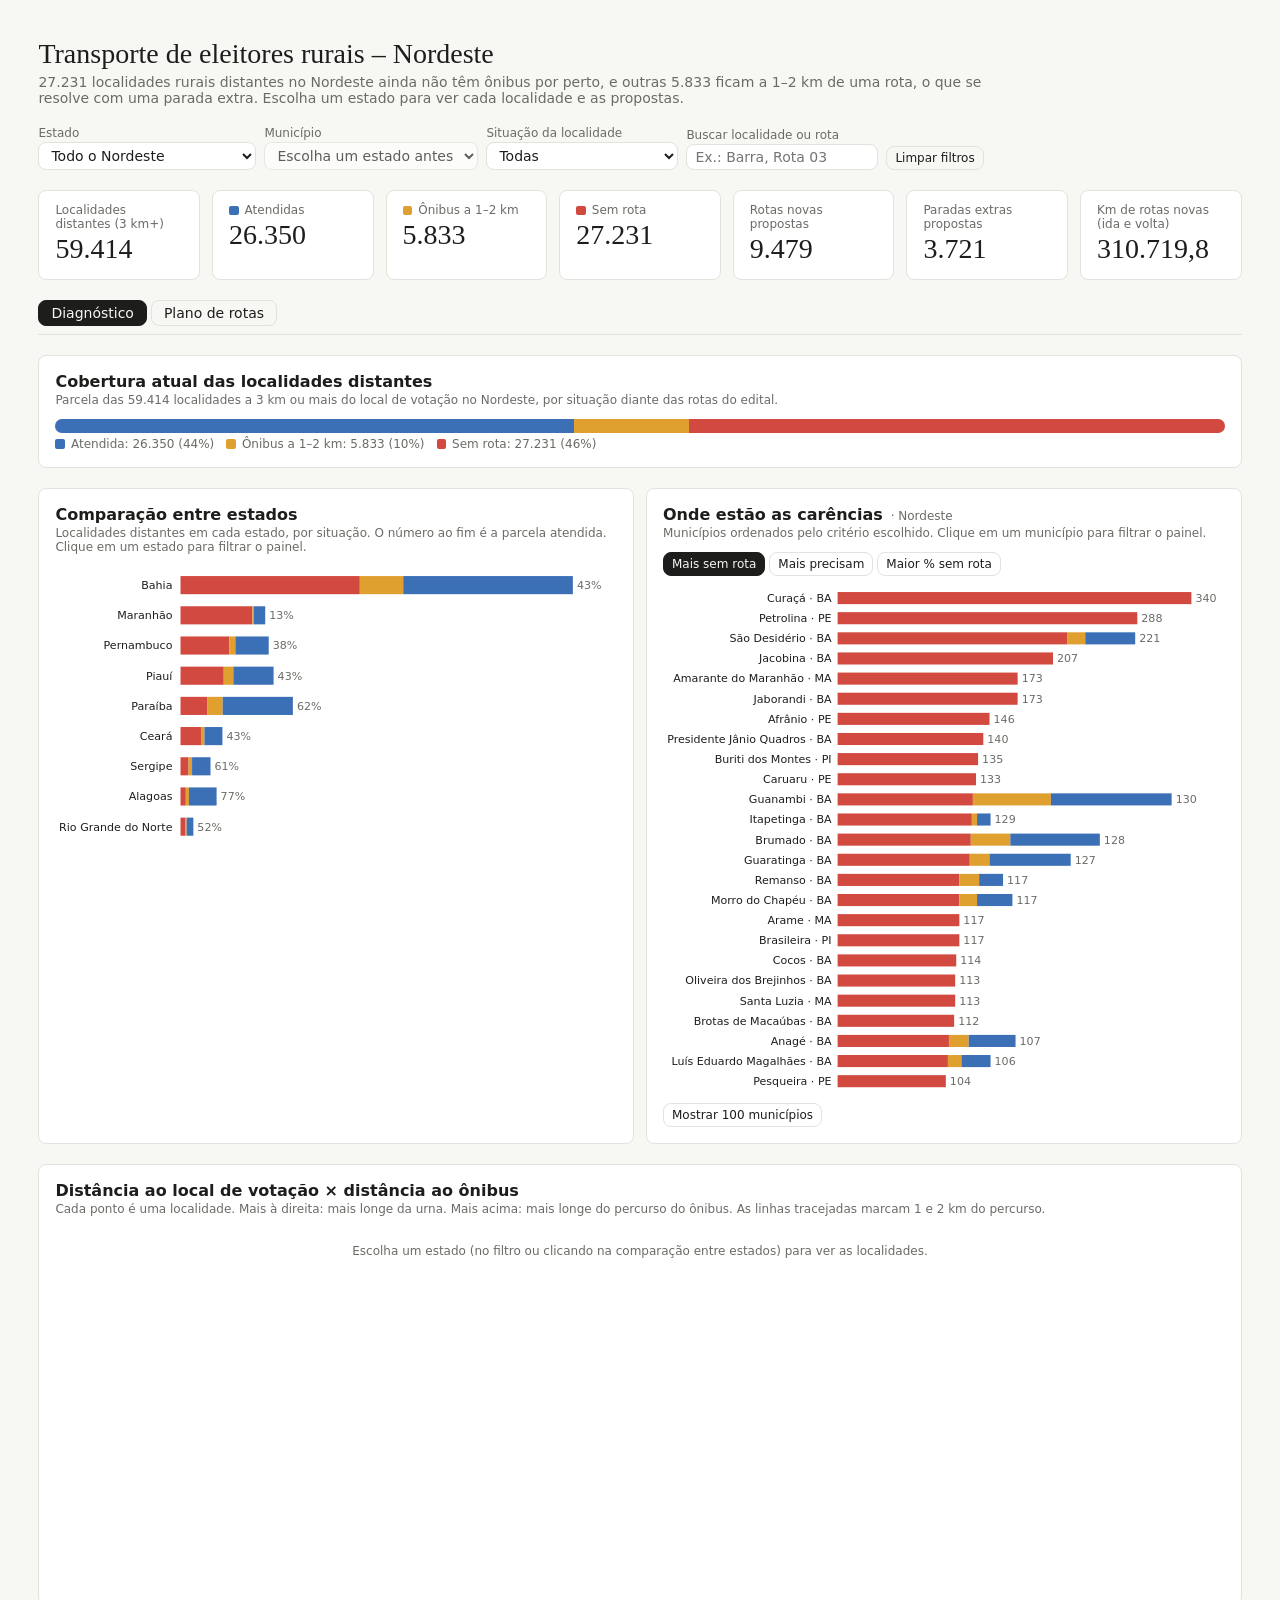
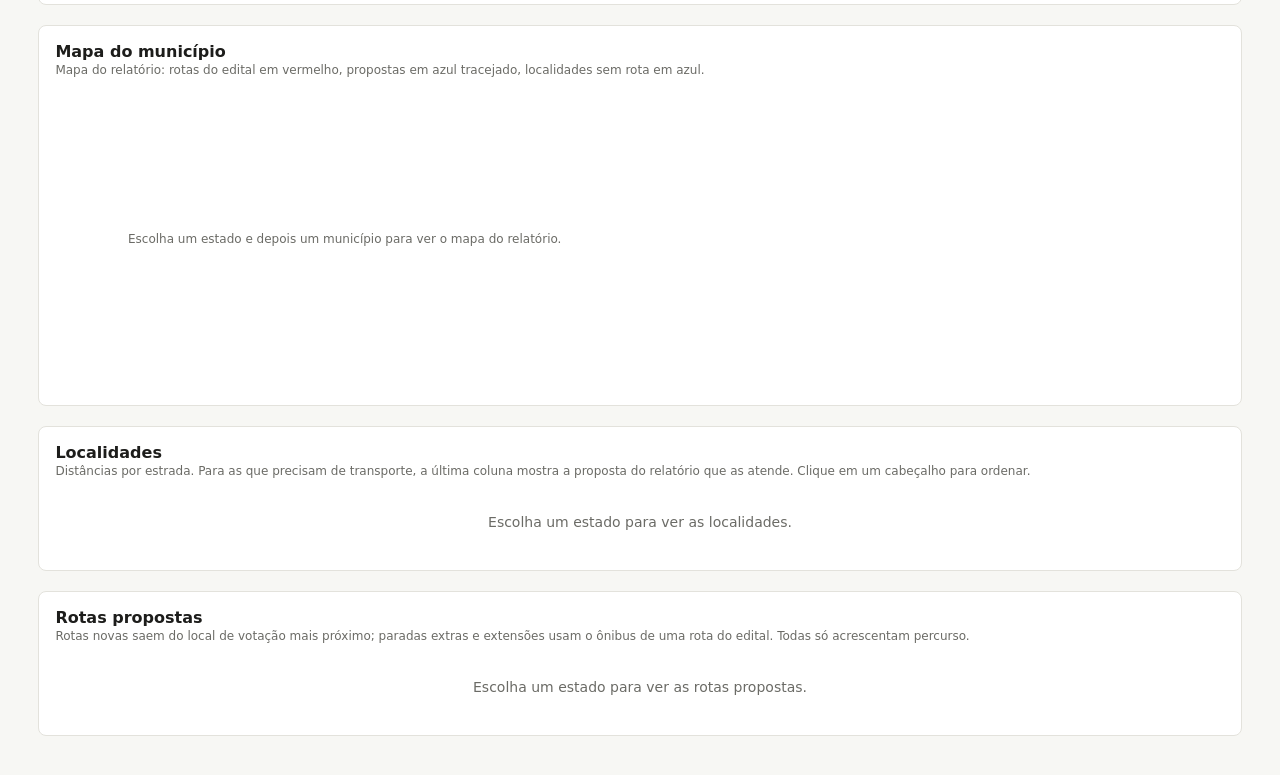
==== commit e4d7ff77: "Plano de rotas: visão de rotas sugeridas e planilha de indicações - Nova aba "Plano de rotas" no pai" ====
--- a/painel/index.html
+++ b/painel/index.html
@@ -65,8 +65,6 @@
 [data-dash-source-state=empty] { color: transparent; }
 @media (max-width: 640px) { .tr-hide-sm { display: none; } }
 </style>
-
-
 <style>
 .tr-uf { cursor: pointer; }
 .tr-uf:hover .bg, .tr-uf.sel .bg { fill: var(--color-border-line); }
@@ -120,6 +118,12 @@
     <div class="tr-kpi"><div class="lbl">Km de rotas novas (ida e volta)</div><div class="val dash-skeleton" id="k-km" data-source="resumo" data-field="km_rotas_novas" data-where="chave=NE%7C*">—</div></div>
   </section>
 
+  <div class="tr-tabs tr-abas" id="abas" role="tablist">
+    <button class="tr-btn" type="button" role="tab" data-aba="diagnostico" aria-pressed="true">Diagnóstico</button>
+    <button class="tr-btn" type="button" role="tab" data-aba="plano" aria-pressed="false">Plano de rotas</button>
+  </div>
+
+  <div class="tr-aba" id="diagnostico">
   <section class="tr-card" id="cobertura">
     <h2>Cobertura atual das localidades distantes</h2>
     <p class="tr-note" id="cov-note">Parcela das localidades a 3 km ou mais do local de votação, por situação diante das rotas do edital.</p>
@@ -201,15 +205,67 @@
       </table>
     </div>
   </section>
+  </div>
+
+  <div class="tr-aba" id="plano" hidden>
+    <p class="tr-take" id="plano-take">As sugestões vêm das propostas de cada relatório, organizadas por prioridade: <b>1 – ação rápida</b> (parada extra ou extensão de uma rota que já roda), <b>2 – rota nova eficiente</b> (até 10 km de percurso por localidade atendida) e <b>3 – rota nova cara</b> (mais de 10 km por localidade).</p>
+
+    <section class="tr-kpis" id="plano-indicadores">
+      <div class="tr-kpi"><div class="lbl"><i class="tr-sw sw-p1"></i>1 – Ação rápida</div><div class="val dash-skeleton" id="pk-p1" data-source="resumo" data-field="p1" data-where="chave=NE%7C*">—</div></div>
+      <div class="tr-kpi"><div class="lbl"><i class="tr-sw sw-p2"></i>2 – Rota nova eficiente</div><div class="val dash-skeleton" id="pk-p2" data-source="resumo" data-field="p2" data-where="chave=NE%7C*">—</div></div>
+      <div class="tr-kpi"><div class="lbl"><i class="tr-sw sw-p3"></i>3 – Rota nova cara</div><div class="val dash-skeleton" id="pk-p3" data-source="resumo" data-field="p3" data-where="chave=NE%7C*">—</div></div>
+      <div class="tr-kpi"><div class="lbl">Localidades atendidas pelas propostas</div><div class="val dash-skeleton" id="pk-cob" data-source="resumo" data-field="cobertas" data-where="chave=NE%7C*">—</div></div>
+      <div class="tr-kpi"><div class="lbl">Percurso acrescentado (km)</div><div class="val dash-skeleton" id="pk-km" data-source="resumo" data-field="km_propostas" data-where="chave=NE%7C*">—</div></div>
+      <div class="tr-kpi"><div class="lbl">Tempo de viagem somado (horas)</div><div class="val dash-skeleton" id="pk-h" data-source="resumo" data-field="horas_propostas" data-where="chave=NE%7C*">—</div></div>
+    </section>
+
+    <div class="tr-grid">
+      <section class="tr-card" id="plano-prioridades">
+        <h2 id="pp-title">Propostas por prioridade</h2>
+        <p class="tr-note" id="pp-note">Quantas propostas de cada prioridade há em cada estado. Clique em um estado para filtrar.</p>
+        <div class="tr-chart" id="pp-box" style="min-height: 300px"></div>
+      </section>
+      <section class="tr-card" id="plano-mapa">
+        <h2 id="pm-title">Mapa do município</h2>
+        <p class="tr-note">Mapa do relatório: rotas do edital em vermelho, rotas sugeridas em azul tracejado.</p>
+        <div class="tr-map" id="pm-box"><div class="tr-empty">Escolha um estado e um município para ver o mapa com as rotas sugeridas.</div></div>
+      </section>
+    </div>
+
+    <section class="tr-card" id="rotas-sugeridas">
+      <div class="tr-tablehead"><h2>Rotas sugeridas<span class="tr-scope" id="rs-scope"></span></h2><span class="tr-count" id="rs-count"></span></div>
+      <p class="tr-note">Cada cartão é uma sugestão de rota, desenhada parada a parada. As localidades destacadas são as que hoje ficam sem ônibus e passam a ser atendidas.</p>
+      <div class="tr-controls" style="margin-bottom: var(--cds-gap-md)">
+        <label>Prioridade
+          <select id="rs-prio" aria-label="Prioridade">
+            <option value="">Todas</option>
+            <option value="1">1 – Ação rápida</option>
+            <option value="2">2 – Rota nova eficiente</option>
+            <option value="3">3 – Rota nova cara</option>
+          </select>
+        </label>
+        <label>Ordenar por
+          <select id="rs-ord" aria-label="Ordenar">
+            <option value="prio">Prioridade e eficiência</option>
+            <option value="loc">Mais localidades atendidas</option>
+            <option value="km">Menor percurso</option>
+            <option value="mun">Município</option>
+          </select>
+        </label>
+      </div>
+      <div id="rs-list"><div class="tr-prompt">Escolha um estado para ver as rotas sugeridas.</div></div>
+      <button class="tr-btn" type="button" id="rs-more" hidden style="margin-top: var(--cds-gap-md)">Mostrar mais</button>
+    </section>
+  </div>
 </div>
 
 <script>
 dash.calc('resumo', {
   title: 'Resumo por município, estado e Nordeste',
-  description: 'Soma as contagens de localidades e propostas dos municípios, por estado (chave "UF|*") e para todo o Nordeste ("NE|*").',
+  description: 'Soma as contagens de localidades e propostas dos municípios, por estado (chave "UF|*") e para todo o Nordeste ("NE|*"); cobertas = localidades sem ônibus que alguma proposta atende.',
   inputs: ['municipios'],
   fn: (municipios) => {
-    const campos = ['analisadas', 'atendidas', 'perto', 'sem_rota', 'rotas_novas', 'paradas_extras', 'extensoes', 'km_rotas_novas'];
+    const campos = ['analisadas', 'atendidas', 'perto', 'sem_rota', 'rotas_novas', 'paradas_extras', 'extensoes', 'km_rotas_novas', 'p1', 'p2', 'p3', 'km_propostas', 'min_propostas', 'loc_sem_proposta'];
     const acc = new Map();
     const get = (chave, uf, nome) => {
       if (!acc.has(chave)) acc.set(chave, Object.assign({ chave, uf, nome }, Object.fromEntries(campos.map((c) => [c, 0]))));
@@ -223,6 +279,9 @@
     }
     return [...acc.values()].map((r) => Object.assign(r, {
       km_rotas_novas: Math.round(r.km_rotas_novas * 10) / 10,
+      km_propostas: Math.round(r.km_propostas * 10) / 10,
+      horas_propostas: Math.round(r.min_propostas / 6) / 10,
+      cobertas: r.perto + r.sem_rota - r.loc_sem_proposta,
       precisam: r.perto + r.sem_rota,
       pct_sem: r.analisadas ? r.sem_rota / r.analisadas : 0,
       pct_atendidas: r.analisadas ? r.atendidas / r.analisadas : 0,
@@ -234,6 +293,8 @@
   const loc = d3.formatLocale({ decimal: ',', thousands: '.', grouping: [3], currency: ['R$', ''] });
   const fmt = { int: loc.format(','), km: loc.format(',.1f'), pct: loc.format('.0%'), pct1: loc.format('.1%') };
   const COL = { 'Atendida': dash.colors[0], 'Ônibus a 1–2 km': dash.colors[2], 'Sem rota': 'var(--cds-chart-status-critical)' };
+  const PCOL = { 1: dash.colors[3], 2: dash.colors[0], 3: dash.colors[4] };
+  const PTXT = { 1: '1 – Ação rápida', 2: '2 – Rota nova eficiente', 3: '3 – Rota nova cara' };
   const UFS = [['CE', 'Ceará'], ['RN', 'Rio Grande do Norte'], ['PB', 'Paraíba'], ['PE', 'Pernambuco'], ['AL', 'Alagoas'], ['SE', 'Sergipe'], ['BA', 'Bahia'], ['PI', 'Piauí'], ['MA', 'Maranhão']];
   const NOME_UF = Object.fromEntries(UFS);
   const escopo = (p) => p.uf && p.mun ? p.uf + '|' + p.mun : p.uf ? p.uf + '|*' : 'NE|*';
@@ -251,7 +312,7 @@
     t.remove();
     return w;
   };
-  return { fmt, COL, UFS, NOME_UF, escopo, enc, filtroLoc, empty, measure };
+  return { fmt, COL, PCOL, PTXT, UFS, NOME_UF, escopo, enc, filtroLoc, empty, measure };
 })();
 </script>
 
@@ -270,7 +331,20 @@
   fSit.addEventListener('change', () => dash.setParams({ sit: fSit.value || null }));
   let qTimer;
   fQ.addEventListener('input', () => { clearTimeout(qTimer); qTimer = setTimeout(() => dash.setParams({ q: fQ.value.trim() || null }), 250); });
-  $('f-reset').addEventListener('click', () => { dash.resetParams(); dash.setParams({ uf: null, mun: null, sit: null, q: null }); fQ.value = ''; });
+  $('f-reset').addEventListener('click', () => { const aba = dash.params().aba || null; dash.resetParams(); dash.setParams({ uf: null, mun: null, sit: null, q: null, aba }); fQ.value = ''; });
+
+  // Abas: Diagnóstico e Plano de rotas
+  const PCOL = window.TR.PCOL;
+  document.querySelector('.sw-p1').style.background = PCOL[1];
+  document.querySelector('.sw-p2').style.background = PCOL[2];
+  document.querySelector('.sw-p3').style.background = PCOL[3];
+  $('abas').addEventListener('click', (e) => {
+    const b = e.target.closest('button[data-aba]'); if (!b) return;
+    dash.setParams({ aba: b.dataset.aba === 'diagnostico' ? null : b.dataset.aba });
+    dash.setLink(b.dataset.aba);
+  });
+  if (location.hash === '#plano') dash.setParams({ aba: 'plano' });
+  const pkpis = [['pk-p1', 'p1'], ['pk-p2', 'p2'], ['pk-p3', 'p3'], ['pk-cob', 'cobertas'], ['pk-km', 'km_propostas'], ['pk-h', 'horas_propostas']];
 
   const kpis = [['k-total', 'analisadas'], ['k-at', 'atendidas'], ['k-perto', 'perto'], ['k-sem', 'sem_rota'], ['k-rn', 'rotas_novas'], ['k-pe', 'paradas_extras'], ['k-km', 'km_rotas_novas']];
   let munKey = '';
@@ -293,8 +367,19 @@
     fSit.value = p.sit || '';
     if (document.activeElement !== fQ) fQ.value = p.q || '';
 
+    const aba = p.aba || 'diagnostico';
+    $('diagnostico').hidden = aba !== 'diagnostico';
+    $('plano').hidden = aba !== 'plano';
+    document.querySelectorAll('#abas button').forEach((b) => b.setAttribute('aria-pressed', b.dataset.aba === aba ? 'true' : 'false'));
+
     const R = dash.data('resumo');
     const row = R.status === 'ok' ? R.data.find((r) => r.chave === scope) : null;
+    for (const [id, f] of pkpis) {
+      const el = $(id);
+      el.dataset.where = 'chave=' + enc(scope);
+      if (row) { el.classList.remove('dash-skeleton'); el.textContent = (f === 'km_propostas' || f === 'horas_propostas') ? fmt.km(row[f]) : fmt.int(row[f]); }
+      else if (R.status !== 'loading') el.classList.remove('dash-skeleton');
+    }
     for (const [id, f] of kpis) {
       const el = $(id);
       el.dataset.where = 'chave=' + enc(scope);
@@ -333,6 +418,7 @@
   const box = document.getElementById('uf-box');
   const tip = document.createElement('div'); tip.className = 'tr-tip'; tip.hidden = true;
   dash.onData(() => {
+    if (dash.params().aba === 'plano') return;
     const R = dash.data('resumo');
     if (R.status !== 'ok') { if (R.status !== 'loading') { box.classList.remove('dash-skeleton'); box.replaceChildren(); } return; }
     box.classList.remove('dash-skeleton');
@@ -394,6 +480,7 @@
   const tip = document.createElement('div'); tip.className = 'tr-tip'; tip.hidden = true;
 
   function draw() {
+    if (dash.params().aba === 'plano') return;
     const R = dash.data('resumo');
     if (R.status !== 'ok') { if (R.status !== 'loading') { box.classList.remove('dash-skeleton'); box.replaceChildren(); } return; }
     box.classList.remove('dash-skeleton');
@@ -470,6 +557,7 @@
   const scopeEl = document.getElementById('sc-scope');
   const base = 'Cada ponto é uma localidade. Mais à direita: mais longe da urna. Mais acima: mais longe do percurso do ônibus. As linhas tracejadas marcam 1 e 2 km do percurso.';
   function draw() {
+    if (dash.params().aba === 'plano') return;
     const p = dash.params();
     if (!p.uf) {
       box.removeAttribute('data-source'); box.classList.remove('dash-skeleton');
@@ -716,6 +804,291 @@
 })();
 </script>
 
+<style>
+.tr-abas { border-bottom: 1px solid var(--color-border-line); padding-bottom: var(--cds-gap-sm); }
+.tr-abas button { font-size: var(--cds-font-size-body); padding: var(--cds-pad-xs) var(--cds-pad-md); }
+.tr-aba { display: flex; flex-direction: column; gap: var(--cds-gap-lg); }
+.tr-aba[hidden] { display: none; }
+.rs-list { display: flex; flex-direction: column; gap: var(--cds-gap-sm); }
+.rs-card { border: 1px solid var(--color-border-line); border-radius: var(--cds-radius); padding: var(--cds-pad-md); background: var(--color-bg); }
+.rs-head { display: flex; flex-wrap: wrap; justify-content: space-between; gap: var(--cds-gap-xs) var(--cds-gap-md); align-items: baseline; }
+.rs-name { font-weight: 600; font-size: var(--cds-font-size-body); }
+.rs-mun { font-size: var(--cds-font-size-caption); color: var(--color-fg-muted); }
+.rs-prio { display: inline-flex; align-items: center; gap: 5px; font-size: var(--cds-font-size-caption); color: var(--color-fg-muted); margin-right: var(--cds-gap-sm); white-space: nowrap; }
+.rs-route { display: flex; flex-wrap: wrap; align-items: center; gap: 4px 2px; margin: var(--cds-gap-sm) 0; font-size: var(--cds-font-size-caption); }
+.rs-stop { display: inline-flex; align-items: center; gap: 5px; padding: 2px 8px; border-radius: 999px; border: 1px solid var(--color-border-line); background: var(--color-panel); color: var(--color-fg-muted); }
+.rs-stop.base { border-radius: 4px; color: var(--color-fg); font-weight: 600; }
+.rs-stop.served { color: var(--color-fg); font-weight: 600; border-width: 1.5px; }
+.rs-stop .dot { width: .55rem; height: .55rem; border-radius: 50%; display: inline-block; }
+.rs-arrow { color: var(--color-fg-muted); padding: 0 2px; }
+.rs-more-stops { cursor: pointer; border-style: dashed; }
+.rs-meta { font-size: var(--cds-font-size-caption); color: var(--color-fg-muted); font-variant-numeric: tabular-nums; }
+.rs-meta b { color: var(--color-fg); font-weight: 600; }
+.rs-obs { font-size: var(--cds-font-size-caption); color: var(--color-warn); margin-top: 4px; }
+</style>
+
+<script>
+(() => {
+  const { fmt, PCOL, PTXT, NOME_UF, empty } = window.TR;
+  const $ = (id) => document.getElementById(id);
+  const ppBox = $('pp-box'), ppTitle = $('pp-title'), ppNote = $('pp-note');
+  const pmBox = $('pm-box'), pmTitle = $('pm-title');
+  const list = $('rs-list'), count = $('rs-count'), more = $('rs-more'), scope = $('rs-scope');
+  const selPrio = $('rs-prio'), selOrd = $('rs-ord');
+  const PAGE = 60;
+  let limit = PAGE, mapShown = null;
+  selPrio.addEventListener('change', () => { limit = PAGE; draw(); });
+  selOrd.addEventListener('change', () => { limit = PAGE; draw(); });
+  more.addEventListener('click', () => { limit += PAGE; draw(); });
+  const tip = document.createElement('div'); tip.className = 'tr-tip'; tip.hidden = true;
+
+  const visivel = () => (dash.params().aba || 'diagnostico') === 'plano';
+
+  function filtradas(rows, p) {
+    const q = (p.q || '').toLowerCase();
+    let r = rows.filter((x) => (!p.mun || x.municipio === p.mun) &&
+      (!q || (x.proposta + ' ' + x.percurso + ' ' + x.localidades_atendidas).toLowerCase().includes(q)));
+    if (p.sit === 'Atendida') r = [];
+    else if (p.sit === 'Sem rota') r = r.filter((x) => x.tipo === 'Rota nova');
+    else if (p.sit === 'Ônibus a 1–2 km') r = r.filter((x) => x.tipo !== 'Rota nova');
+    return r;
+  }
+
+  // ---- gráfico: prioridades por estado, ou custo × alcance no estado ----
+  function drawChart(p) {
+    tip.hidden = true;
+    if (!p.uf) {
+      ppTitle.textContent = 'Propostas por prioridade';
+      ppNote.textContent = 'Quantas propostas de cada prioridade há em cada estado. Clique em um estado para ver as rotas sugeridas.';
+      ppBox.setAttribute('data-source', 'resumo');
+      const R = dash.data('resumo');
+      if (R.status !== 'ok') { ppBox.replaceChildren(); return; }
+      const rows = R.data.filter((r) => /^[A-Z]{2}\|\*$/.test(r.chave) && r.uf !== 'NE').sort((a, b) => d3.descending(a.p1 + a.p2 + a.p3, b.p1 + b.p2 + b.p3));
+      const W = Math.max(280, ppBox.clientWidth - 4), rowH = 30, top = 4;
+      const svg = d3.create('svg').attr('width', '100%').attr('font-family', 'var(--font-anthropic-sans)').attr('font-size', 11);
+      document.body.appendChild(svg.node());
+      const labW = window.TR.measure(svg, rows.map((r) => r.nome)) + 12;
+      const numW = window.TR.measure(svg, rows.map((r) => fmt.int(r.p1 + r.p2 + r.p3))) + 12;
+      svg.node().remove();
+      svg.attr('viewBox', `0 0 ${W} ${rows.length * rowH + top + 4}`);
+      const x = d3.scaleLinear([0, d3.max(rows, (r) => r.p1 + r.p2 + r.p3) || 1], [labW, W - numW]);
+      const g = svg.selectAll('g').data(rows).join('g').attr('class', 'tr-uf').attr('transform', (d, i) => `translate(0,${top + i * rowH})`);
+      g.append('rect').attr('class', 'bg').attr('width', W).attr('height', rowH).attr('rx', 4).style('fill', 'transparent');
+      g.append('text').attr('x', labW - 8).attr('y', rowH / 2).attr('dy', '0.35em').attr('text-anchor', 'end').style('fill', 'var(--color-fg)').text((d) => d.nome);
+      g.each(function (d) {
+        let x0 = 0;
+        for (const k of [1, 2, 3]) {
+          const v = d['p' + k];
+          d3.select(this).append('rect').attr('x', x(x0)).attr('y', 6).attr('height', rowH - 12).attr('width', Math.max(0, x(x0 + v) - x(x0))).style('fill', PCOL[k]);
+          x0 += v;
+        }
+        d3.select(this).append('text').attr('x', x(x0) + 4).attr('y', rowH / 2).attr('dy', '0.35em').style('fill', 'var(--color-fg-muted)').style('font-variant-numeric', 'tabular-nums').text(fmt.int(x0));
+      });
+      g.on('click', (e, d) => dash.setParams({ uf: d.uf, mun: null }))
+        .on('mousemove', (e, d) => {
+          tip.replaceChildren();
+          const t1 = document.createElement('div'); t1.className = 't1'; t1.textContent = d.nome; tip.append(t1);
+          for (const k of [1, 2, 3]) {
+            const l = document.createElement('div'); const sw = document.createElement('i'); sw.className = 'tr-sw'; sw.style.background = PCOL[k]; sw.style.marginRight = '6px';
+            l.append(sw, `${PTXT[k]}: ${fmt.int(d['p' + k])}`); tip.append(l);
+          }
+          const l = document.createElement('div'); l.textContent = `${fmt.km(d.km_propostas)} km acrescentados`; tip.append(l);
+          const rb = ppBox.getBoundingClientRect();
+          tip.hidden = false;
+          tip.style.left = Math.max(0, Math.min(e.clientX - rb.left + 12, ppBox.clientWidth - 230)) + 'px';
+          tip.style.top = (e.clientY - rb.top + 12) + 'px';
+        })
+        .on('mouseleave', () => { tip.hidden = true; });
+      ppBox.replaceChildren(svg.node(), tip);
+      return;
+    }
+    const id = 'prop_' + p.uf;
+    ppBox.setAttribute('data-source', id);
+    ppTitle.textContent = 'Custo × alcance das sugestões';
+    const P = dash.data(id);
+    if (P.status !== 'ok') { ppBox.replaceChildren(P.status === 'loading' ? '' : empty('As propostas não carregaram.')); return; }
+    let rows = filtradas(P.data, p).filter((r) => r.extensao_km != null && r.extensao_km > 0);
+    if (selPrio.value) rows = rows.filter((r) => r.prioridade === +selPrio.value);
+    ppNote.textContent = `Cada ponto é uma das ${fmt.int(rows.length)} sugestões${p.mun ? ' de ' + p.mun : ' de ' + NOME_UF[p.uf]}. Mais à esquerda: menos percurso. Mais acima: mais localidades atendidas. Os pontos no alto e à esquerda rendem mais por quilômetro.`;
+    if (!rows.length) { ppBox.replaceChildren(empty('Nenhuma sugestão com esses filtros.')); return; }
+    const W = Math.max(300, ppBox.clientWidth), H = 300, m = { t: 22, r: 24, b: 36, l: 40 };
+    const svg = d3.create('svg').attr('width', '100%').attr('viewBox', `0 0 ${W} ${H}`).attr('font-family', 'var(--font-anthropic-sans)').attr('font-size', 11);
+    const x = d3.scaleLog([Math.max(0.5, d3.min(rows, (r) => r.extensao_km) * 0.9), d3.max(rows, (r) => r.extensao_km) * 1.1], [m.l, W - m.r]);
+    const ymax = d3.max(rows, (r) => r.n_localidades);
+    const y = d3.scaleLinear([0, Math.max(3, ymax) + 0.5], [H - m.b, m.t]);
+    const nx = Math.max(2, Math.min(7, Math.floor((W - m.l - m.r) / 70)));
+    const gx = svg.append('g').attr('transform', `translate(0,${H - m.b})`).call(d3.axisBottom(x).ticks(nx, (v) => fmt.int(v)).tickSizeOuter(0)).attr('font-size', null).attr('font-family', null);
+    const gy = svg.append('g').attr('transform', `translate(${m.l},0)`).call(d3.axisLeft(y).ticks(Math.min(8, Math.max(3, ymax))).tickFormat((v) => Number.isInteger(v) ? fmt.int(v) : '').tickSize(-(W - m.l - m.r))).attr('font-size', null).attr('font-family', null);
+    gy.select('.domain').remove();
+    gy.selectAll('.tick line').style('stroke', 'var(--cds-chart-grid)');
+    gx.select('.domain').style('stroke', 'var(--cds-chart-axis)');
+    gx.selectAll('.tick line').style('stroke', 'var(--cds-chart-axis)');
+    svg.selectAll('.tick text').style('fill', 'var(--color-fg-muted)');
+    svg.append('text').attr('x', W - m.r).attr('y', H - 4).attr('text-anchor', 'end').style('fill', 'var(--color-fg-muted)').text('km acrescentados (escala logarítmica)');
+    svg.append('text').attr('x', m.l).attr('y', 4).attr('dy', '0.7em').style('fill', 'var(--color-fg-muted)').text('localidades atendidas');
+    const jit = (d) => ((parseInt(d.id.slice(-3), 10) % 7) - 3) * 0.06;
+    const r = rows.length > 2000 ? 2.4 : rows.length > 400 ? 3.2 : 4.5;
+    const data = rows.slice().sort((a, b) => b.prioridade - a.prioridade);
+    svg.append('g').selectAll('circle').data(data).join('circle')
+      .attr('cx', (d) => x(d.extensao_km)).attr('cy', (d) => y(d.n_localidades + jit(d))).attr('r', r)
+      .style('fill', (d) => PCOL[d.prioridade]).style('fill-opacity', 0.75);
+    const dot = svg.append('circle').attr('r', r + 3).style('fill', 'none').style('stroke-width', 2).attr('visibility', 'hidden');
+    const del = d3.Delaunay.from(data, (d) => x(d.extensao_km), (d) => y(d.n_localidades + jit(d)));
+    svg.on('mousemove', (e) => {
+      const [mx, my] = d3.pointer(e);
+      const d = data[del.find(mx, my)];
+      if (!d || Math.hypot(x(d.extensao_km) - mx, y(d.n_localidades + jit(d)) - my) > 24) { tip.hidden = true; dot.attr('visibility', 'hidden'); return; }
+      dot.attr('cx', x(d.extensao_km)).attr('cy', y(d.n_localidades + jit(d))).style('stroke', PCOL[d.prioridade]).attr('visibility', 'visible');
+      tip.replaceChildren();
+      const t1 = document.createElement('div'); t1.className = 't1'; t1.textContent = d.municipio + ' (' + d.uf + ') · ' + PTXT[d.prioridade]; tip.append(t1);
+      const t2 = document.createElement('div'); t2.style.fontWeight = 600; t2.textContent = d.proposta; tip.append(t2);
+      const t3 = document.createElement('div'); t3.textContent = `${fmt.km(d.extensao_km)} km · ${d.tempo} · ${fmt.int(d.n_localidades)} localidade(s)`; tip.append(t3);
+      const px = x(d.extensao_km) / W * ppBox.clientWidth, py = y(d.n_localidades) / H * ppBox.clientHeight;
+      tip.hidden = false;
+      tip.style.left = Math.max(0, Math.min(px + 12, ppBox.clientWidth - 260)) + 'px';
+      tip.style.top = Math.max(0, py - 10) + 'px';
+    }).on('mouseleave', () => { tip.hidden = true; dot.attr('visibility', 'hidden'); })
+      .on('click', (e) => {
+        const [mx, my] = d3.pointer(e);
+        const d = data[del.find(mx, my)];
+        if (d && !p.mun) dash.setParams({ mun: d.municipio });
+      });
+    ppBox.replaceChildren(svg.node(), tip);
+  }
+
+  // ---- mapa do município ----
+  function drawMap(p) {
+    if (!p.mun) {
+      pmTitle.textContent = 'Mapa do município';
+      if (mapShown !== '') { pmBox.removeAttribute('data-source'); pmBox.classList.remove('dash-skeleton'); pmBox.replaceChildren(empty(p.uf ? 'Escolha um município no filtro, no gráfico ou em um cartão para ver o mapa com as rotas sugeridas.' : 'Escolha um estado e um município para ver o mapa com as rotas sugeridas.')); mapShown = ''; }
+      return;
+    }
+    pmTitle.textContent = 'Mapa de ' + p.mun + ' (' + p.uf + ')';
+    const M = dash.data('municipios');
+    if (M.status !== 'ok') return;
+    const m = M.data.find((x) => x.uf === p.uf && x.nome === p.mun);
+    if (!m || !m.mapa) { pmBox.removeAttribute('data-source'); if (mapShown !== (m && m.chave)) { pmBox.replaceChildren(empty('Este relatório não tem mapa.')); mapShown = m && m.chave; } return; }
+    pmBox.setAttribute('data-source', m.mapa);
+    const Mp = dash.data(m.mapa);
+    if (Mp.status === 'loading') { if (mapShown !== m.chave) { pmBox.replaceChildren(); pmBox.classList.add('dash-skeleton'); } return; }
+    pmBox.classList.remove('dash-skeleton');
+    if (Mp.status !== 'ok') { pmBox.replaceChildren(empty('O mapa não carregou.')); mapShown = null; return; }
+    if (mapShown === m.chave) return;
+    const r = Mp.data.find((x) => x.municipio === m.nome);
+    if (r) {
+      const img = document.createElement('img');
+      img.alt = 'Mapa de ' + m.nome + ' com as rotas sugeridas';
+      img.src = 'data:image/svg+xml;charset=utf-8,' + encodeURIComponent(r.svg);
+      pmBox.replaceChildren(img);
+    } else pmBox.replaceChildren(empty('Mapa não disponível para este município.'));
+    mapShown = m.chave;
+  }
+
+  // ---- cartões com o trajeto ----
+  function paradas(r) {
+    const atendidas = new Set(r.localidades_atendidas.split(',').map((s) => s.trim()).filter(Boolean));
+    let base = null, stops;
+    if (/^desvio/i.test(r.percurso)) {
+      const rota = (r.proposta.match(/Rotas? [\d, e()]+/) || [r.proposta])[0].replace(/^Rotas? /, 'Rota ').trim();
+      stops = r.percurso.replace(/^[^:]*:\s*/, '').split(' – ').map((s) => s.trim());
+      return [{ nome: rota + ' (percurso atual)', base: true }, ...stops.map((s) => ({ nome: s, atendida: atendidas.has(s) })), { nome: 'volta à ' + rota, base: true }];
+    }
+    stops = r.percurso.split(' – ').map((s) => s.trim());
+    return stops.map((s, i) => ({ nome: s.replace(/\s*\(local de votação\)\s*$/, ' (urna)'), atendida: atendidas.has(s), base: (i === 0 || i === stops.length - 1) && !atendidas.has(s) }));
+  }
+  function chip(s, cor) {
+    const el = document.createElement('span');
+    el.className = 'rs-stop' + (s.base ? ' base' : '') + (s.atendida ? ' served' : '');
+    if (s.atendida) { const d = document.createElement('i'); d.className = 'dot'; d.style.background = cor; el.style.borderColor = cor; el.append(d); }
+    el.append(s.nome);
+    return el;
+  }
+  function rota(r) {
+    const ps = paradas(r), cor = PCOL[r.prioridade];
+    const box = document.createElement('div'); box.className = 'rs-route';
+    const render = (todas) => {
+      box.replaceChildren();
+      let mostrar = ps;
+      if (!todas && ps.length > 12) mostrar = [...ps.slice(0, 5), { oculto: ps.length - 8 }, ...ps.slice(-3)];
+      mostrar.forEach((s, i) => {
+        if (i) { const a = document.createElement('span'); a.className = 'rs-arrow'; a.textContent = '→'; box.append(a); }
+        if (s.oculto) {
+          const b = document.createElement('span'); b.className = 'rs-stop rs-more-stops'; b.textContent = `+${s.oculto} paradas`;
+          b.title = 'Mostrar o trajeto completo'; b.addEventListener('click', () => render(true)); box.append(b);
+        } else box.append(chip(s, cor));
+      });
+    };
+    render(false);
+    return box;
+  }
+  function card(r, mostrarMun) {
+    const c = document.createElement('div'); c.className = 'rs-card'; c.dataset.key = r.id;
+    const head = document.createElement('div'); head.className = 'rs-head';
+    const left = document.createElement('div');
+    const pr = document.createElement('span'); pr.className = 'rs-prio';
+    const sw = document.createElement('i'); sw.className = 'tr-sw'; sw.style.background = PCOL[r.prioridade];
+    pr.append(sw, PTXT[r.prioridade]);
+    const nm = document.createElement('span'); nm.className = 'rs-name'; nm.textContent = r.proposta;
+    left.append(pr, nm);
+    head.append(left);
+    if (mostrarMun) {
+      const mu = document.createElement('a'); mu.className = 'rs-mun'; mu.href = '#plano'; mu.textContent = r.municipio + ' (' + r.uf + ')';
+      mu.addEventListener('click', (e) => { e.preventDefault(); dash.setParams({ mun: r.municipio }); });
+      head.append(mu);
+    }
+    const meta = document.createElement('div'); meta.className = 'rs-meta';
+    const b = (t) => { const x = document.createElement('b'); x.textContent = t; return x; };
+    meta.append(b(r.extensao_km == null ? '—' : fmt.km(r.extensao_km) + ' km'), r.tipo === 'Rota nova' ? ' (ida e volta) · ' : ' a mais · ',
+      b(r.tempo || '—'), ' · ', b(r.km_por_localidade == null ? '—' : fmt.km(r.km_por_localidade)), ' km por localidade · atende ',
+      b(fmt.int(r.n_localidades)), r.n_localidades === 1 ? ' localidade' : ' localidades');
+    c.append(head, rota(r), meta);
+    if (r.observacao && mostrarMun) { const o = document.createElement('div'); o.className = 'rs-obs'; o.textContent = r.observacao; c.append(o); }
+    return c;
+  }
+  const ORD = {
+    prio: (a, b) => a.prioridade - b.prioridade || (a.km_por_localidade ?? 1e9) - (b.km_por_localidade ?? 1e9),
+    loc: (a, b) => b.n_localidades - a.n_localidades || a.prioridade - b.prioridade,
+    km: (a, b) => (a.extensao_km ?? 1e9) - (b.extensao_km ?? 1e9),
+    mun: (a, b) => a.municipio.localeCompare(b.municipio, 'pt') || a.prioridade - b.prioridade,
+  };
+  function drawList(p) {
+    if (!p.uf) {
+      list.removeAttribute('data-source'); scope.textContent = ''; count.textContent = ''; more.hidden = true;
+      list.replaceChildren(Object.assign(document.createElement('div'), { className: 'tr-prompt', textContent: 'Escolha um estado (no filtro ou no gráfico) para ver as rotas sugeridas.' }));
+      return;
+    }
+    const id = 'prop_' + p.uf;
+    list.setAttribute('data-source', id);
+    scope.textContent = ' · ' + (p.mun ? p.mun + ' (' + p.uf + ')' : NOME_UF[p.uf]);
+    const P = dash.data(id);
+    if (P.status !== 'ok') { count.textContent = ''; more.hidden = true; list.replaceChildren(Object.assign(document.createElement('div'), { className: 'tr-prompt', textContent: P.status === 'loading' ? 'Carregando sugestões…' : 'As sugestões não carregaram.' })); return; }
+    let rows = filtradas(P.data, p);
+    if (selPrio.value) rows = rows.filter((r) => r.prioridade === +selPrio.value);
+    rows = rows.slice().sort(ORD[selOrd.value]);
+    const box = document.createElement('div'); box.className = 'rs-list';
+    const obs = p.mun && rows.length && rows[0].observacao;
+    if (obs) { const o = document.createElement('div'); o.className = 'rs-obs'; o.style.marginTop = '0'; o.textContent = obs; box.append(o); }
+    for (const r of rows.slice(0, limit)) box.append(card(r, !p.mun));
+    list.replaceChildren(rows.length ? box : Object.assign(document.createElement('div'), { className: 'tr-prompt', textContent: 'Nenhuma sugestão com esses filtros.' }));
+    const km = d3.sum(rows, (r) => r.extensao_km || 0), loc = d3.sum(rows, (r) => r.n_localidades || 0);
+    count.textContent = `${rows.length > limit ? 'Mostrando ' + fmt.int(limit) + ' de ' : ''}${fmt.int(rows.length)} sugestões · ${fmt.int(loc)} localidades · ${fmt.km(km)} km`;
+    more.hidden = rows.length <= limit;
+  }
+
+  let lastKey = '';
+  function draw() {
+    if (!visivel()) return;
+    const p = dash.params();
+    const key = [p.uf, p.mun, p.sit, p.q].join('|');
+    if (key !== lastKey) { limit = PAGE; lastKey = key; }
+    drawChart(p);
+    drawMap(p);
+    drawList(p);
+  }
+  dash.onData(draw);
+})();
+</script>
+
 </div>
 </body>
 </html>
